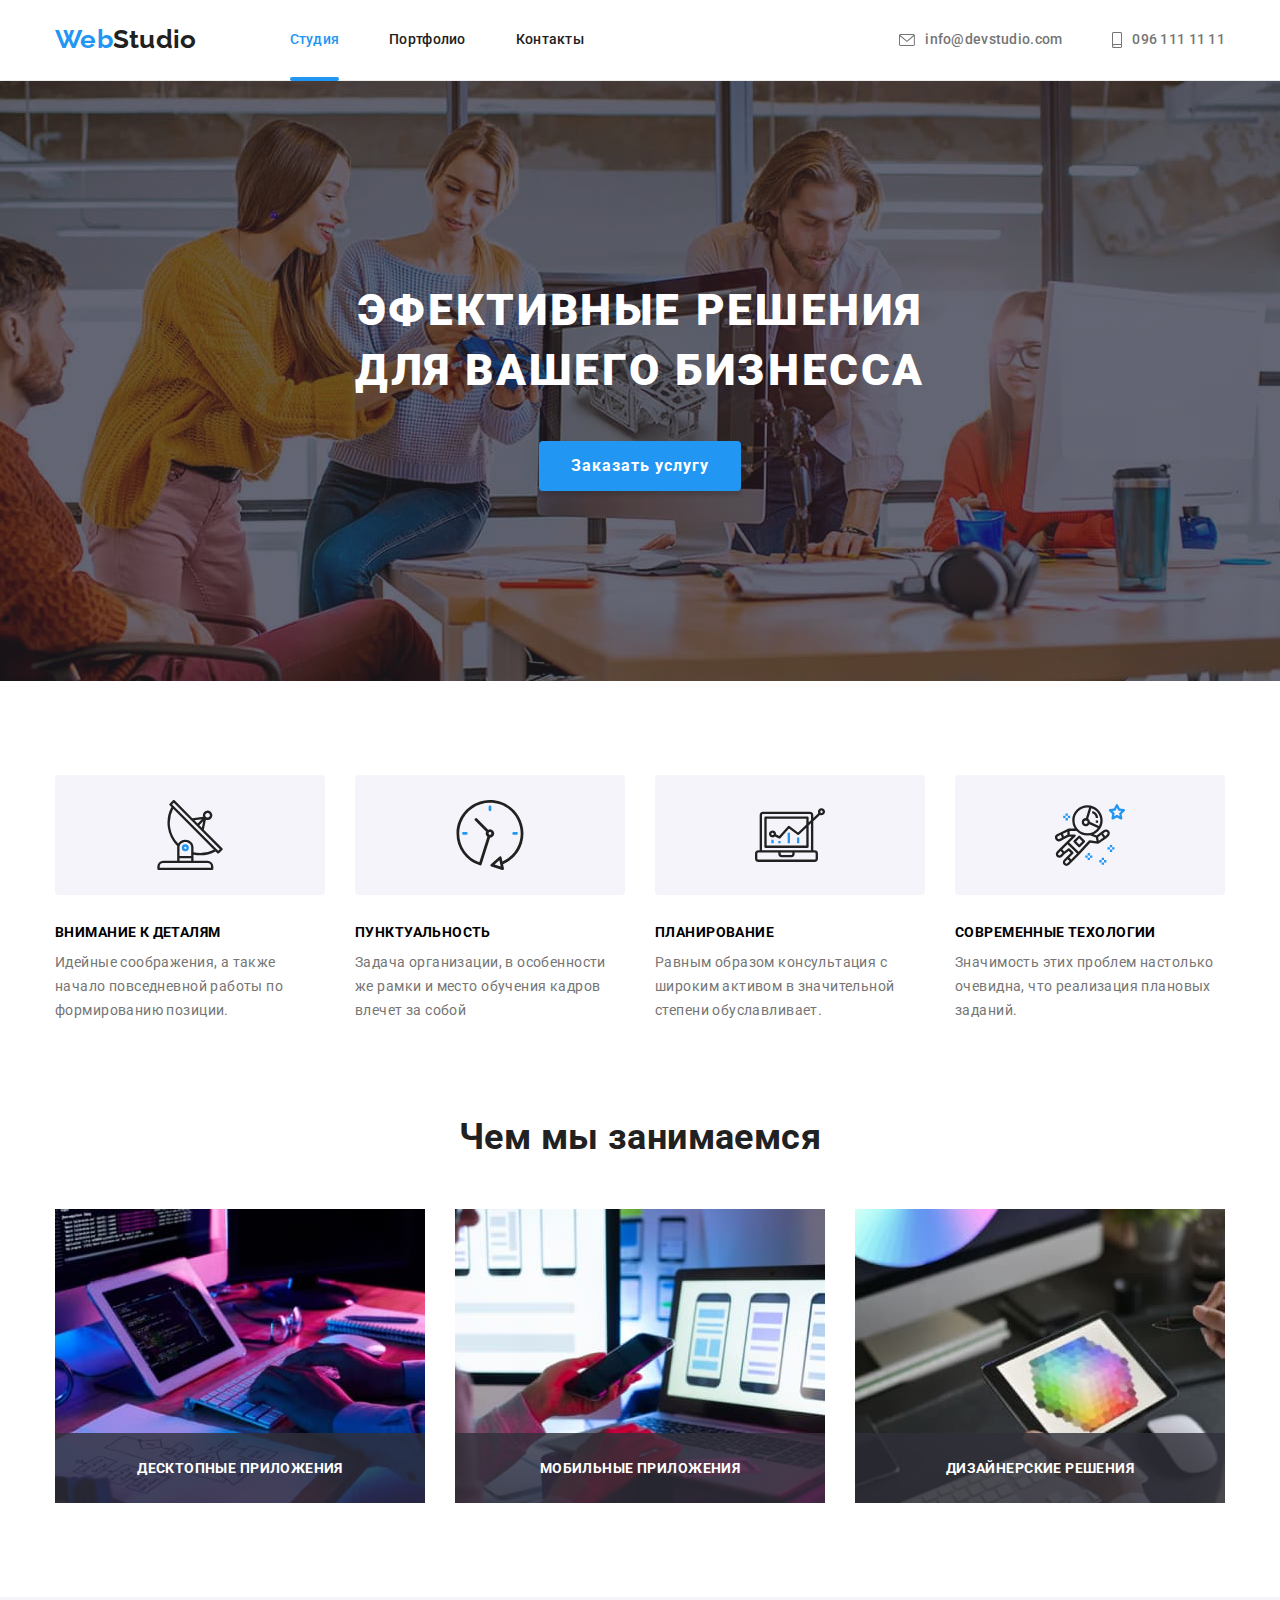
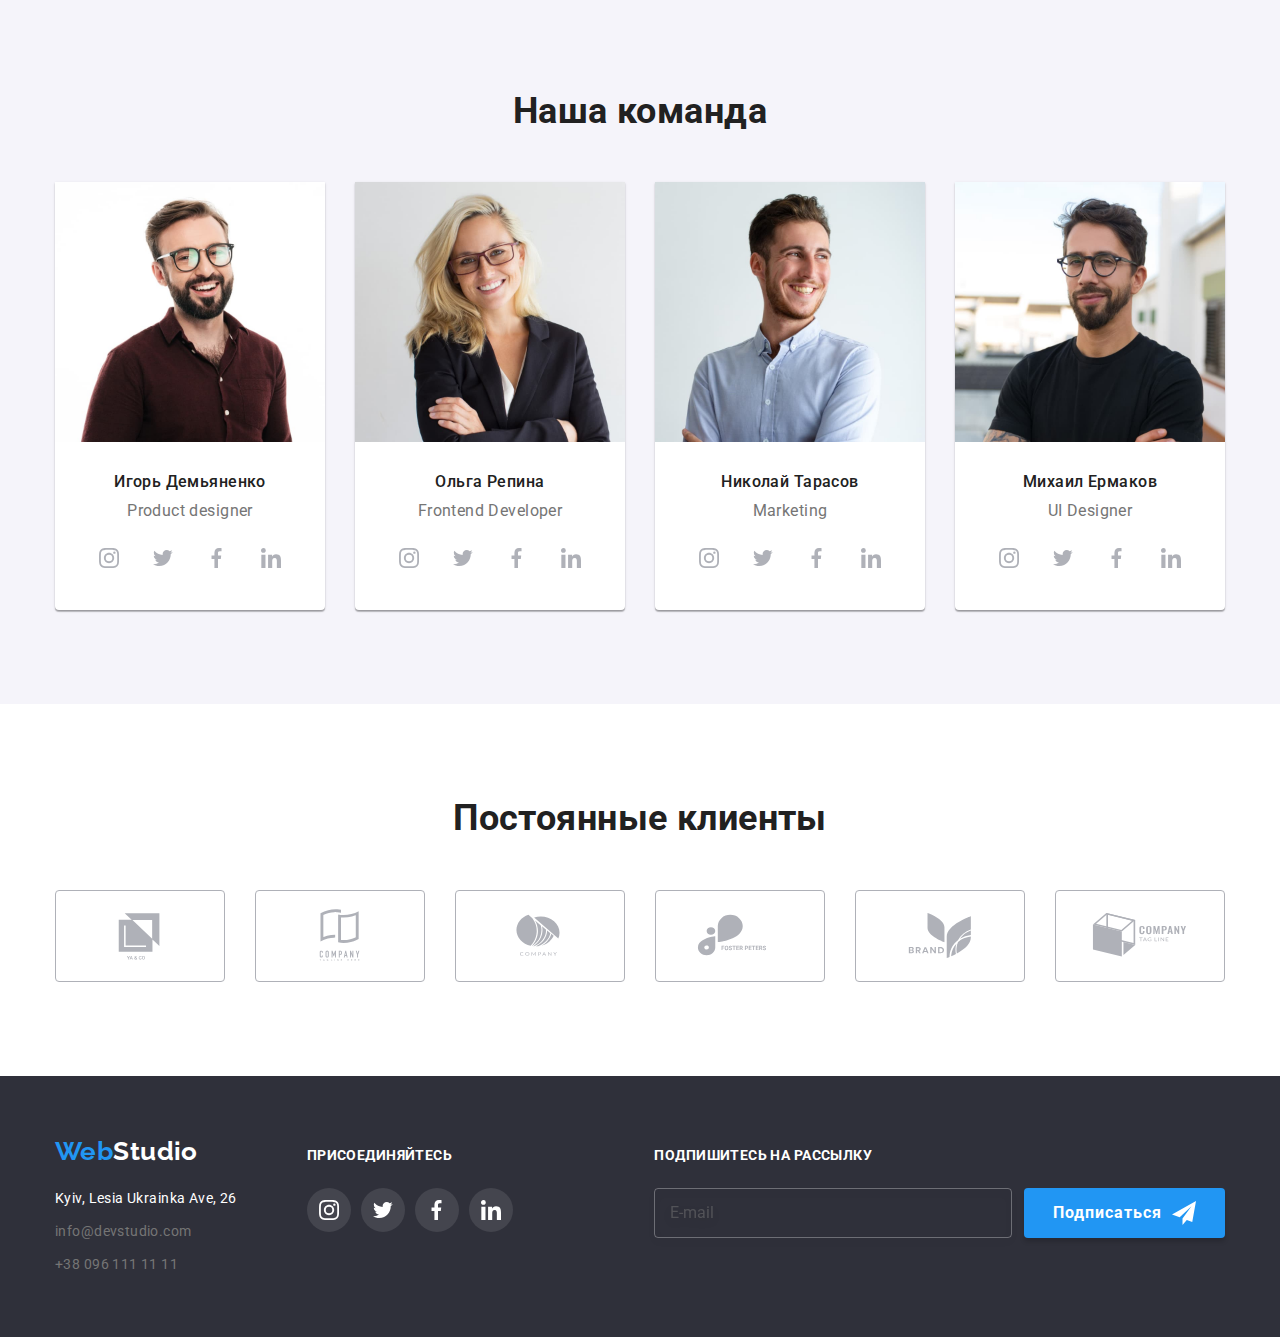
==== index.html @ 970879b2 "Initial commit" ====
<!DOCTYPE html>
<html lang="ru">

<head>
  <meta charset="UTF-8" />
  <meta http-equiv="X-UA-Compatible" content="IE=edge" />
  <meta name="viewport" content="width=device-width, initial-scale=1.0" />
  <title>Document</title>
  <link rel="stylesheet"
    href="https://cdnjs.cloudflare.com/ajax/libs/modern-normalize/1.0.0/modern-normalize.min.css" />
  <link href="https://fonts.googleapis.com/css2?family=Raleway:wght@700&family=Roboto:wght@400;500;700;900&display=swap"
    rel="stylesheet" />
  <link rel="stylesheet" href="./css/style.css" />
</head>

<!--шапка сайта-->
<header class="page-header">
  <div class="header-container container">
    <nav class="nav">

      <a href="index.html" class="link logo">Web<span class="logo-studio">Studio</span></a>
      <ul class="list nav-list">

        <li class="nav-list-item"><a href="index.html" class="nav-link link blue">Студия</a></li>

        <li class="nav-list-item"><a href="portfolio.html" class="nav-link link">Портфолио</a></li>

        <li class="nav-list-item"><a href="" class="nav-link link">Контакты</a></li>
      </ul>
    </nav>
    <ul class="list contact-list">
      <li class="contact-list-item"><a href="mailto:info@devstudio.com" class="link contact-link"><svg
            class="icon mail-icon">
            <use href="./images/index_logo/symbol-defs.svg#icon-mailbox"></use>
          </svg>
          info@devstudio.com</a></li>

      <li class="contact-list-item"><a href="tel:+380961111111" class="link contact-link">
          <svg class="icon tel-icon">
            <use href="./images/index_logo/symbol-defs.svg#icon-smartphone"></use>
          </svg>
          096 111 11 11</a></li>
    </ul>

  </div>
</header>
<main>
  <!--главная страница-->

  <section class="hero">
    <div class="container">
      <h1 class="hero-title">Эфективные решения для вашего бизнесса</h1>
      <button type="button" class="hero-button" data-modal-open>Заказать услугу</button>
    </div>
  </section>

  <section class="description section">
    <div class="container">
      <h2 class="visually-hidden">Наши особенности</h2>
      <ul class="description-list list card-set">
        <li class="description-item">
          <div class="description-icon">
            <svg class="icon">
              <use href="./images/index_logo/symbol-defs.svg#icon-antenna-1"></use>
            </svg>
          </div>
          <h3 class="description-title">Внимание к деталям</h3>
          <p class="about-content">Идейные соображения, а также начало повседневной работы по формированию позиции.</p>
        </li>
        <li class="description-item">
          <div class="description-icon">
            <svg class="icon">
              <use href="./images/index_logo/symbol-defs.svg#icon-clock-2"></use>
            </svg>
          </div>
          <h3 class="description-title">Пунктуальность</h3>
          <p class="about-content">
            Задача организации, в особенности же рамки и место обучения кадров влечет за собой
          </p>
        </li>
        <li class="description-item">
          <div class="description-icon">
            <svg class="icon">
              <use href="./images/index_logo/symbol-defs.svg#icon-diagram-3"></use>
            </svg>
          </div>
          <h3 class="description-title">Планирование</h3>
          <p class="about-content">
            Равным образом консультация с широким активом в значительной степени обуславливает.
          </p>
        </li>
        <li class="description-item">
          <div class="description-icon">
            <svg class="icon">
              <use href="./images/index_logo/symbol-defs.svg#icon-astronaut-4"></use>
            </svg>
          </div>
          <h3 class="description-title">Современные техологии</h3>
          <p class="about-content">Значимость этих проблем настолько очевидна, что реализация плановых заданий.</p>
        </li>
      </ul>
    </div>
  </section>

  <section class="section about">
    <div class="container">
      <h2 class="section-title">Чем мы занимаемся</h2>
      <ul class="about-list list card-set">

        <li class="about-item">

          <img src="./images/computer.jpg" alt="комп" width="370" height="294" />
          <div class="about-card">
            <p class="about-text">ДЕСКТОПНЫЕ ПРИЛОЖЕНИЯ</p>
          </div>
        </li>
        <li class="about-item">

          <img src="./images/telephone.jpg" alt="телефон" width="370" height="294" />
          <div class="about-card">
            <p class="about-text">МОБИЛЬНЫЕ ПРИЛОЖЕНИЯ</p>

          </div>
        </li>
        <li class="about-item">

          <img src="./images/tablet.jpg" alt="планшет" width="370" height="294" />
          <div class="about-card">
            <p class="about-text">ДИЗАЙНЕРСКИЕ РЕШЕНИЯ</p>
          </div>


        </li>


      </ul>
    </div>
  </section>
  <section class="team section">
    <div class="container">
      <h2 class="section-title">Наша команда</h2>
      <ul class="team-list list card-set">
        <li class="team-item">
          <img src="./images/man1.jpg" alt="Игорь Демьяненко" width="270" height="260" />
          <div class="team-about">
            <h3 class="team-name">Игорь Демьяненко</h3>
            <p class="team-work">Product designer</p>

            <ul class="socials list">
              <li class="socials-item">
                <a class="socials-link link" href="" target="_blank" rel="noopener noreferrer" aria-label="instagram">
                  <svg class="socials-icon" width="20px" height="20px">
                    <use href="./images/index_logo/symbol-defs.svg#icon-instagram"></use>
                  </svg>
                </a>
              </li>
              <li class="socials-item">
                <a class="socials-link link" href="" target="_blank" rel="noopener noreferrer" aria-label="twitter">
                  <svg class="socials-icon" width="20" height="20">
                    <use href="./images/index_logo/symbol-defs.svg#icon-twitter"></use>
                  </svg>
                </a>
              </li>
              <li class="socials-item">
                <a class="socials-link link" href="" target="_blank" rel="noopener noreferrer" aria-label="facebook">
                  <svg class="socials-icon" width="20" height="20">
                    <use href="./images/index_logo/symbol-defs.svg#icon-facebook"></use>
                  </svg>
                </a>
              </li>
              <li class="socials-item">
                <a class="socials-link link" href="" target="_blank" rel="noopener noreferrer" aria-label="linkedin">
                  <svg class="socials-icon" width="20" height="20">
                    <use href="./images/index_logo/symbol-defs.svg#icon-linkedin"></use>
                  </svg>
                </a>
              </li>
            </ul>
          </div>
        </li>
        <li class="team-item">
          <img src="./images/women1.jpg" alt="Ольга Репина" width="270" height="260" />
          <div class="team-about">
            <h3 class="team-name">Ольга Репина</h3>
            <p class="team-work">Frontend Developer</p>
            <ul class="socials list">
              <li class="socials-item">
                <a class="socials-link link" href="" target="_blank" rel="noopener noreferrer" aria-label="instagram">
                  <svg class="socials-icon" width="20px" height="20px">
                    <use href="./images/index_logo/symbol-defs.svg#icon-instagram"></use>
                  </svg>
                </a>
              </li>
              <li class="socials-item">
                <a class="socials-link link" href="" target="_blank" rel="noopener noreferrer" aria-label="twitter">
                  <svg class="socials-icon" width="20" height="20">
                    <use href="./images/index_logo/symbol-defs.svg#icon-twitter"></use>
                  </svg>
                </a>
              </li>
              <li class="socials-item">
                <a class="socials-link link" href="" target="_blank" rel="noopener noreferrer" aria-label="facebook">
                  <svg class="socials-icon" width="20" height="20">
                    <use href="./images/index_logo/symbol-defs.svg#icon-facebook"></use>
                  </svg>
                </a>
              </li>
              <li class="socials-item">
                <a class="socials-link link" href="" target="_blank" rel="noopener noreferrer" aria-label="linkedin">
                  <svg class="socials-icon" width="20" height="20">
                    <use href="./images/index_logo/symbol-defs.svg#icon-linkedin"></use>
                  </svg>
                </a>
              </li>
            </ul>
          </div>
        </li>

        <li class="team-item">
          <img src="./images/man2.jpg" alt="Николай Тарасов" width="270" height="260" />
          <div class="team-about">

            <h3 class="team-name">Николай Тарасов</h3>
            <p class="team-work">Marketing</p>
            <ul class="socials list">
              <li class="socials-item">
                <a class="socials-link link" href="" target="_blank" rel="noopener noreferrer" aria-label="instagram">
                  <svg class="socials-icon" width="20px" height="20px">
                    <use href="./images/index_logo/symbol-defs.svg#icon-instagram"></use>
                  </svg>
                </a>
              </li>
              <li class="socials-item">
                <a class="socials-link link" href="" target="_blank" rel="noopener noreferrer" aria-label="twitter">
                  <svg class="socials-icon" width="20" height="20">
                    <use href="./images/index_logo/symbol-defs.svg#icon-twitter"></use>
                  </svg>
                </a>
              </li>
              <li class="socials-item">
                <a class="socials-link link" href="" target="_blank" rel="noopener noreferrer" aria-label="facebook">
                  <svg class="socials-icon" width="20" height="20">
                    <use href="./images/index_logo/symbol-defs.svg#icon-facebook"></use>
                  </svg>
                </a>
              </li>
              <li class="socials-item">
                <a class="socials-link link" href="" target="_blank" rel="noopener noreferrer" aria-label="linkedin">
                  <svg class="socials-icon" width="20" height="20">
                    <use href="./images/index_logo/symbol-defs.svg#icon-linkedin"></use>
                  </svg>
                </a>

              </li>

            </ul>
          </div>

        <li class="team-item">
          <img src="./images/man3.jpg" alt="Михаил Ермаков" width="270" height="260" />

          <div class="team-about">
            <h3 class="team-name">Михаил Ермаков</h3>
            <p class="team-work">UI Designer</p>
            <ul class="socials list">
              <li class="socials-item">
                <a class="socials-link link" href="" target="_blank" rel="noopener noreferrer" aria-label="instagram">
                  <svg class="socials-icon" width="20px" height="20px">
                    <use href="./images/index_logo/symbol-defs.svg#icon-instagram"></use>
                  </svg>
                </a>
              </li>
              <li class="socials-item">
                <a class="socials-link link" href="" target="_blank" rel="noopener noreferrer" aria-label="twitter">
                  <svg class="socials-icon" width="20" height="20">
                    <use href="./images/index_logo/symbol-defs.svg#icon-twitter"></use>
                  </svg>
                </a>
              </li>
              <li class="socials-item">
                <a class="socials-link link" href="" target="_blank" rel="noopener noreferrer" aria-label="facebook">
                  <svg class="socials-icon" width="20" height="20">
                    <use href="./images/index_logo/symbol-defs.svg#icon-facebook"></use>
                  </svg>
                </a>
              </li>
              <li class="socials-item">
                <a class="socials-link link" href="" target="_blank" rel="noopener noreferrer" aria-label="linkedin">
                  <svg class="socials-icon" width="20" height="20">
                    <use href="./images/index_logo/symbol-defs.svg#icon-linkedin"></use>
                  </svg>
                </a>
              </li>
            </ul>

          </div>

      </ul>



    </div>

  </section>
  <section class="client-section section">
    <div class="container">
      <h3 class="section-title">Постоянные клиенты</h3>
      <ul class="card-set list ">
        <li class="client-logo-item">
          <a class="client-link link" href="" target="_blank" rel="noopener noreferrer" aria-label="linkedin">
            <svg class="socials-icon-logo" width="106" height="60">
              <use href="./images/index_logo/symbol-defs.svg#icon-Logo"></use>
            </svg>
          </a>

        </li>
        <li class="client-logo-item">
          <a class="client-link link" href="" target="_blank" rel="noopener noreferrer" aria-label="linkedin">
            <svg class="socials-icon-logo" width="106" height="60">
              <use href="./images/index_logo/symbol-defs.svg#icon-Logo-1"></use>
            </svg>
          </a>
        </li>
        <li class="client-logo-item">
          <a class="client-link link" href="" target="_blank" rel="noopener noreferrer" aria-label="linkedin">
            <svg class="socials-icon-logo" width="106" height="60">
              <use href="./images/index_logo/symbol-defs.svg#icon-Logo-2"></use>
            </svg>
          </a>
        </li>
        <li class="client-logo-item">
          <a class="client-link link" href="" target="_blank" rel="noopener noreferrer" aria-label="linkedin">
            <svg class="socials-icon-logo" width="106" height="60">
              <use href="./images/index_logo/symbol-defs.svg#icon-Logo-3"></use>
            </svg>
          </a>
        </li>
        <li class="client-logo-item">
          <a class="client-link link" href="" target="_blank" rel="noopener noreferrer" aria-label="linkedin">
            <svg class="socials-icon-logo" width="106" height="60">
              <use href="./images/index_logo/symbol-defs.svg#icon-Logo-4"></use>
            </svg>
          </a>
        </li>
        <li class="client-logo-item">
          <a class="client-link link" href="" target="_blank" rel="noopener noreferrer" aria-label="linkedin">
            <svg class="socials-icon-logo" width="106" height="60">
              <use href="./images/index_logo/symbol-defs.svg#icon-Logo-5"></use>
            </svg>
          </a>
        </li>
      </ul>
    </div>
  </section>


</main>

<!--футер-->


<footer class="footer-section">
  <div class="container">
    <div class="footer-container">
      <div class="footer-adress">
        <a href="index.html" class="logo-footer link logo">Web<span class="logo-studio">Studio</span>
        </a>
        <address class="footer-adress">
          <ul class="adress-list list">
            <li class="adress-item">
              <a class="link map" href="https://goo.gl/maps/7oPvkChuXzZk7sUt8" target="_blank"
                rel="noreferrer noopener">Kyiv, Lesia Ukrainka Ave, 26</a>
            </li>
            <li class="adress-item">
              <a href="mailto:info@devstudio.com" class="link">info@devstudio.com</a>
            </li>
            <li class="adress-item">
              <a href="tel:+380961111111" class="link">+38 096 111 11 11</a>
            </li>
          </ul>
        </address>
      </div>
      <div class="footer-social-list list">
        <p class="footer-social-title">Присоединяйтесь</p>
        <ul class="socials list">
          <li class="socials-item">
            <a class="socials-link link" href="" target="_blank" rel="noopener noreferrer" aria-label="instagram">
              <svg class="footer-socials-icon" width="20px" height="20px">
                <use href="./images/index_logo/symbol-defs.svg#icon-instagram"></use>
              </svg>
            </a>
          </li>
          <li class="socials-item">
            <a class="socials-link link" href="" target="_blank" rel="noopener noreferrer" aria-label="twitter">
              <svg class="footer-socials-icon" width="20" height="20">
                <use href="./images/index_logo/symbol-defs.svg#icon-twitter"></use>
              </svg>
            </a>
          </li>
          <li class="socials-item">
            <a class="socials-link link" href="" target="_blank" rel="noopener noreferrer" aria-label="facebook">
              <svg class="footer-socials-icon" width="20" height="20">
                <use href="./images/index_logo/symbol-defs.svg#icon-facebook"></use>
              </svg>
            </a>
          </li>
          <li class="socials-item">
            <a class="socials-link link" href="" target="_blank" rel="noopener noreferrer" aria-label="linkedin">
              <svg class="footer-socials-icon" width="20" height="20">
                <use href="./images/index_logo/symbol-defs.svg#icon-linkedin"></use>
              </svg>
            </a>
          </li>
        </ul>
      </div>
      <div class="footer-subscribe">
        <p class="footer-social-title">Подпишитесь на рассылку</p>
        <form class="footer-form">
          <input type="email" class="footer-form-input" name="email" placeholder="E-mail" required>
          <button class="footer-button hero-button" type="submit">Подписаться
            <svg class="footer-icon-send" width="24px" height="24px" xmlns="http://www.w3.org/2000/svg">
              <path
                d="M24 0L0 13.5L7.66994 16.3407L19.5 5.25002L10.5017 17.3896L10.509 17.3923L10.5 17.3896V24.0001L14.8013 18.982L20.2501 21.0001L24 0Z" />
            </svg>
          </button>
        </form>
      </div>
    </div>
  </div>
</footer>
<!-- Модальное окно-->
<div class="backdrop is-hidden" data-modal>
  <div class="modal">
    <!-- Контент модального окна -->
    <form class="form" autocomplete="off">
      <strong class="form-title">Залиште свої дані, ми вам передзвонимо</strong>

      <div class="register-form-group" role="group">

        <label class="form-field" for="name">
          <span class="form-label">Имя</span>
          <span class = "form-block">
          <input type="text" class="form-input" id="name" required minlength="3">
          <svg class="register-form-icon" width="18" height="18">
            <use href="./js/img_modal/modal-sybol.svg#iconperson-black"></use>
          </svg>
        </span>
        </label>


        <label class="form-field" for="telephone">
          <span class="form-label">Телефон</span>
          <span class = "form-block">
          <input type="tel" class="form-input" name="phone" id="telephone" required maxlength="13">
          <svg class="register-form-icon" width="18" height="18">
            <use href="./js/img_modal/modal-sybol.svg#iconphone-black"></use>
          </svg>
        </span>
        </label>

        <label class="form-field" for="mail">
          <span class="form-label">Почта</span>
          <span class = "form-block">
          <input type="email" class="form-input" name="mail" id="mail" required>
              <svg class="register-form-icon" width="18" height="18">
            <use href="./js/img_modal/modal-sybol.svg#iconemail-black"></use>
          </svg>
          </span>
        </label>

        <label for="coment" class="form-field">
          <span class="form-label">Коментарий</span>
          <textarea class="form-input text-input" name="coment" id="coment" rows="3"
            placeholder="Введите текст"></textarea>
        </label>
      </div>
      <label class="label-checkbox">
        <input class="checkbox" type="checkbox" name="checkbox">
        <span class="checkbox-icon"></span>
        <span class="checkbox-span">Соглашаюсь с рассылкой и принимаю <a class="blue" href="#order-agree">Условия
            договора</a></span>
      </label>
   
      <button class="hero-button" type="submit">Отправить</button>
 </form>
<!-- close-modal-button -->
    <button class="modal-close-button" data-modal-close>
      <svg width="30" height="30" fill="none" xmlns="http://www.w3.org/2000/svg">
        <circle cx="15" cy="15" r="15" fill="#fff" />
        <circle cx="15" cy="15" r="14.5" stroke="#000" stroke-opacity=".1" />
        <path class="close-button-cross"
          d="M21 10.1 19.9 9l-4.4 4.4L11.1 9 10 10.1l4.4 4.4-4.4 4.4 1.1 1.1 4.4-4.4 4.4 4.4 1.1-1.1-4.4-4.4 4.4-4.4Z"
          fill="#000" />
      </svg>
    </button>

  </div>
</div> <!-- <div class="overlay-modal"></div> -->

<script src="./js/modal.js"></script>
</body>

</html>
---- css/style.css ----
:root {
  --color-grey: #757575;
  --color-dark-grey: #212121;
  --color-light-blue: #2196f3;
  --color-white: #ffffff;
  --color-black: #000000;
  --color-footer-font: #2f303a;
  --color-filter-button: #f5f4fa;
  --color-footer-primary: rgba(255, 255, 255, 0.6);
  --color-border: 1px solid #eeeeee;
  --color-head-border: 1px solid #ececec;
  --color-social-links: #afb1b8;
  --color-bg-footer-social-links: rgba(255, 255, 255, 0.1);
  --color-client-border: 1px solid #afb1b8;
  --color-client-bord-hover: 1px solid #2196f3;
  --color-bg-about: rgba(47, 48, 58, 0.8);
  --color-overlay-portfolio: rgba(33, 150, 243, 0.9);
  --color-bg-overlay-modal-window: rgba(0, 0, 0, 0.2);
  --color-bg-hover-button-hero: #188ce8;
  --transition-duration: 250ms;
  --transition-function: cubic-bezier(0.4, 0, 0.2, 1);
  --icon-checked: ;
  --color-placeholder: rgba(117, 117, 117, 0.5);
}

/* transition-property: color, background-color;
  transition-duration: 250ms;
  transition-timing-function: ; */

.visually-hidden {
  position: absolute;
  width: 1px;
  height: 1px;
  margin: -1px;
  border: 0;
  padding: 0;
  white-space: nowrap;
  clip-path: inset(100%);
  clip: rect(0 0 0 0);
  overflow: hidden;
}

h1,
h2,
h3,
h4,
h5,
p {
  margin: 0;
}

ul,
ol {
  padding: 0;
  margin: 0;
}

img {
  display: block;
  max-width: 100%;
  height: auto;
}

.team-item img {
  margin-bottom: 30px;
}

body {
  font-weight: 400;
  font-size: 14px;
  line-height: 1.71;
  letter-spacing: 0.03em;
  color: var(--color-grey);
  font-family: 'Roboto', sans-serif;
}

.page-header {
  font-weight: 500;
  line-height: 1.14;
  letter-spacing: 0.02em;
  background: var(--color-white);
  border-bottom: var(--color-head-border);
}

.page-header .logo {
  margin-right: 93px;
}

.list {
  list-style-type: none;
}

.link {
  color: currentColor;
  text-decoration: none;
}

.container {
  width: 1200px;
  margin: 0 auto;
  padding-right: 15px;
  padding-left: 15px;
}

.section {
  padding-top: 94px;
  padding-bottom: 94px;
}

.nav-list {
  color: var(--color-dark-grey);
  display: flex;
  column-gap: 50px;
}

.nav {
  display: flex;
  align-items: center;
}

.contact-list-item:not(:last-child) {
  margin-right: 50px;
}

.nav-list .blue {
  color: var(--color-light-blue);
}

.logo {
  color: var(--color-light-blue);
  font-family: 'Raleway';
  font-style: normal;
  font-weight: 700;
  font-size: 26px;
  line-height: 1.2;
  /* margin-right: 93px; */
}

.logo-studio {
  color: var(--color-dark-grey);
}

.header-container {
  display: flex;
  align-items: center;
}

.link-container {
  display: flex;
}

.nav-list > .nav-link:not(:last-child) {
  margin-right: 50px;
}

.nav-list .link:hover,
.nav-list .link:focus {
  color: var(--color-light-blue);
}

.contact-list {
  margin-left: auto;
  display: flex;
  align-items: center;
}

.card-set {
  display: flex;
  /* Make a flex container multiline */
  flex-wrap: wrap;
  /* Set gap between rows and columns */
  gap: 30px;
  justify-content: center;
}

.description-item {
  flex-basis: calc((100% - 90px) / 4);
}

.about {
  padding-top: 0;
}

.about-item {
  flex-basis: calc((100% - 60px) / 3);
  position: relative;
}

.filter-list {
  margin-bottom: 50px;
  display: flex;
  column-gap: 9px;
  justify-content: center;
}

.filter-list-item {
  align-items: center;
}

.nav-list .blue::after,
.nav-link:hover::after,
.nav-link:focus::after {
  opacity: 1;
}
.nav-link::after {
  content: '';
  width: 100%;
  height: 4px;
  background-color: var(--color-light-blue);
  border-radius: 2px;
  position: absolute;
  display: block;
  opacity: 0;
  bottom: -1px;
  transition: opacity var(--transition-duration) var(--transition-function);
}

.nav-link {
  position: relative;
}

.nav-link,
.contact-link {
  display: flex;
  justify-content: center;
  padding-top: 32px;
  padding-bottom: 32px;
  align-items: center;
  transition: color var(--transition-duration) var(--transition-function);
}

.contact-link:hover,
.contact-link:focus {
  color: var(--color-light-blue);
}

.hero {
  text-align: center;
  background: var(--color-footer-font);
  padding-top: 200px;
  padding-bottom: 200px;
  background-image: linear-gradient(to right, rgba(47, 48, 58, 0.4), rgba(47, 48, 58, 0.4)),
    url(../images/index_logo/header-img.jpg);
  max-width: 1600px;
  height: 600px;
  margin-left: auto;
  margin-right: auto;
  background-repeat: no-repeat;
  background-size: cover;
  background-position: center;
}

.hero-title {
  font-weight: 900;
  font-size: 44px;
  line-height: 1.36;
  letter-spacing: 0.06em;
  text-transform: uppercase;

  color: var(--color-white);
  width: 642px;
  margin-left: auto;
  margin-right: auto;
  margin-bottom: 40px;
}

.hero-button {
  display: flex;
  justify-content: center;
  align-items: center;
  margin-left: auto;
  margin-right: auto;
  min-width: 200px;
  padding: 10px 32px;
  font-weight: 700;
  font-size: 16px;
  line-height: 1.875;
  letter-spacing: 0.06em;
  background: var(--color-light-blue);
  color: var(--color-white);
  box-shadow: 0px 4px 4px rgba(0, 0, 0, 0.15);
  border-radius: 4px;
  border: none;
  cursor: pointer;
  transition: background-color var(--transition-duration) var(--transition-function);
}

.hero-button:hover,
.hero-button:focus {
  background-color: var(--color-bg-hover-button-hero);
  outline: none;
}
/* Модальное окно */
.backdrop {
  position: fixed;
  top: 0;
  left: 0;
  width: 100%;
  height: 100%;
  background: var(--color-bg-overlay-modal-window);
  display: flex;
  align-items: center;
  justify-content: center;
  transition: opacity var(--transition-duration) var(--transition-function),
    visibility var(--transition-duration) var(--transition-function);
}

.modal {
  position: relative;
  z-index: 2;
  /* width: 528px;
  height: 581px; */
  background: var(--color-white);
  box-shadow: 0px 1px 3px rgba(0, 0, 0, 0.12), 0px 1px 1px rgba(0, 0, 0, 0.14),
    0px 2px 1px rgba(0, 0, 0, 0.2);
  border-radius: 4px;
  transition: transform var(--transition-duration) var(--transition-function);
  display: block;
  padding: 40px;
}
.backdrop.is-hidden .modal {
  transform: scale(0);
}

.modal-close-button {
  position: absolute;
  right: 8px;
  top: 8px;
  background: var(--color-white);
  border: none;
  display: flex;
  align-items: center;
  justify-content: center;
  opacity: 0.7;
  cursor: pointer;
  padding: 0;
}

.is-hidden {
  opacity: 0;
  visibility: hidden;
  pointer-events: none;
}

.modal-close-button:hover .close-button-cross,
.modal-close-button:focus .close-button-cross 
{
  fill: var(--color-light-blue);
}

/* разметка модального окна */
.register-form-group {
  margin-bottom: 20px;
}

.form-title {
  display: block;
  margin-bottom: 12px;
  text-align: center;
  font-weight: 700;
  font-size: 20px;
  line-height: 23px;
  color: var(--color-dark-grey);
}
.form-input {
  width: 100%;
  height: 40px;
  padding: 10px;
  padding-left: 42px;
  margin: 0;
  background: var(--color-white);
  border: 1px solid rgba(33, 33, 33, 0.2);
  border-radius: 4px;
  resize: none;
  outline: transparent;
  transition: border var(--transition-duration) var(--transition-function),
  fill var(--transition-duration) var(--transition-function);
}

.form-input:focus,
.form-input:hover {
  border-color: var(--color-light-blue);
  cursor: pointer;
}
.form-input:focus + .register-form-icon,
.form-input:hover + .register-form-icon {
  fill: var(--color-light-blue);
}

.text-input {
  height: 120px;
  padding: 12px 16px;
  position: relative;
  font-weight: 400;
font-size: 12px;
line-height: 14px;
letter-spacing: 0.01em;
}

::-webkit-input-placeholder { /* WebKit browsers */
  color: var(--color-placeholder)
}


.form-label {
  transition: transform var(--transition-duration) var(--transition-function);
  font-size: 12px;
  line-height: calc(14 / 12);
  /* identical to box height */
  letter-spacing: 0.01em;
  margin-bottom: 4px;
  
}

.form-block {
  position: relative;
}
.modal-svg {
  background-color: var(--color-bg-hover-button-hero);
}



.form-field {
  display: flex;
  flex-direction: column;
}

.form-field:not(:last-child) {
  margin-bottom: 10px;
}
.register-form-icon {
  position: absolute;
  top: 50%;
  transform: translateY(-50%);
  left: 12px;
}

/* чекбокс */

.label-checkbox {
  margin-bottom: 20px;
  display: flex;
  justify-content: center;
  align-items: center;
  gap: 8px;
  align-content: center;
  cursor: pointer;
}



.checkbox:checked + .checkbox-icon {
  width: 16px;
  height: 15px;
  background-image: url(../js/img_modal/icon-check.svg);
  background-color: var(--color-light-blue);
  border-color: var(--color-light-blue);
  background-size: contain;
}

.checkbox:hover + .checkbox-icon,
.checkbox:focus + .checkbox-icon {
  border-color: var(--color-light-blue);
transition: border-color var(--transition-duration) var(--transition-function);
}

.checkbox {
  -webkit-appearance: none;
  -moz-appearance: none;
  appearance: none;

  /* position: absolute; */
}

.checkbox-icon {
  display: block;
  height: 15px;
  width: 16px;
  border: 2px solid var(--color-dark-grey);
  border-radius: 4px;
}
.checkbox-span .blue {
  color: var(--color-light-blue);
}

/* конец модального окна */

.description-title {
  font-weight: 700;
  font-size: 14px;
  line-height: 1.14;
  text-transform: uppercase;
  color: var(--color-black);
  margin-bottom: 10px;
}

.section-title {
  margin-bottom: 50px;
  font-weight: 700;
  font-size: 36px;
  line-height: 1.16;
  color: var(--color-dark-grey);
  text-align: center;
}

.about-card {
  width: 100%;
  position: absolute;
  bottom: 0;
  left: 0;
  width: 100%;
  font-weight: 700;
  background-color: var(--color-bg-about);
  line-height: 16px;
  text-align: center;
  text-transform: uppercase;
  color: var(--color-white);
  padding: 27px;
}

.team-item {
  box-shadow: 0px 1px 3px rgba(0, 0, 0, 0.12), 0px 1px 1px rgba(0, 0, 0, 0.14),
    0px 2px 1px rgba(0, 0, 0, 0.2);
  border-radius: 0px 0px 4px 4px;
  background-color: var(--color-white);
  flex-basis: calc((100% - 90px) / 4);
  padding-bottom: 30px;
}

.team {
  background: var(--color-filter-button);
}

.team-name {
  font-weight: 500;
  font-size: 16px;
  line-height: 1.19;
  /* identical to box height */
  text-align: center;
  color: var(--color-dark-grey);
  margin-bottom: 10px;
}

.team-work {
  text-align: center;
  font-size: 16px;
  line-height: 1.19;
  /* identical to box height */
  margin-bottom: 16px;
}

.team-about {
  align-items: center;
  background-color: var(--color-white);
  border-radius: 0px 0px 4px 4px;
  padding: 0;
  margin: 0;
}

.adress-item:hover,
.adress-item:focus {
  color: var(--color-light-blue);
}

.adress-item:not(:last-child) {
  margin-bottom: 9px;
}

.adress-item {
  transition: color var(--transition-duration) var(--transition-function);
}

/* футер */

.map {
  color: var(--color-white);
  transition: color var(--transition-duration) var(--transition-function);
}

.map:hover,
.map:focus {
  color: var(--color-light-blue);
}

.footer-section {
  background: var(--color-footer-font);
  padding-top: 60px;
  padding-bottom: 60px;
}

.footer-section .logo-studio {
  color: var(--color-white);
}

/* инпут футер */

.footer-form {

  display: flex;
}



.footer-form-input {
  min-width: 358px;
  color: var(--color-white);
  margin-right: 12px;
  padding: 15px;
  font-size: 16px;
  background-color: transparent;
  border: 1px solid rgba(255, 255, 255, 0.3);
  filter: drop-shadow(0px 4px 4px rgba(0, 0, 0, 0.15));
  border-radius: 4px;
}

.footer-icon-send {
  fill: currentColor;
}

.footer-button {
  display: flex;
  padding: 10px 29px;
  justify-content: center;
  align-items: center;
  gap: 10px;
}
/* портфолио */
.filter-button {
  font-family: 'Roboto';
  font-style: normal;
  font-weight: 500;
  font-size: 16px;
  line-height: 1.62;
  background: var(--color-filter-button);
  color: var(--color-dark-grey);
  cursor: pointer;
  outline: none;
  border: none;
  padding: 6px 22px;
  height: 38px;
  border-radius: 4px;
  transition: color var(--transition-duration) var(--transition-function),
    box-shadow var(--transition-duration) var(--transition-function),
    background-color var(--transition-duration) var(--transition-function);
}

.filter-button:hover,
.filter-button:focus {
  background-color: var(--color-light-blue);
  color: var(--color-filter-button);
  box-shadow: 0px 3px 1px rgba(0, 0, 0, 0.1), 0px 1px 2px rgba(0, 0, 0, 0.08),
    0px 2px 2px rgba(0, 0, 0, 0.12);
  outline: none;
  /* shadow-middle */
}

.container .logo-footer {
  margin-bottom: 20px;
  display: inline-block;
}

.footer-adress {
  font-style: normal;
  white-space: nowrap;
}

.portfolio-list {
  font-size: 16px;
  line-height: 1.87;
  /* identical to box height, or 188% */
}
.portfolio-link {
  display: inline-block;
  transition: box-shadow var(--transition-duration) var(--transition-function);
  outline: none;
}
.project-overlay {
  position: relative;
  overflow: hidden;
}
.overlay {
  position: absolute;
  bottom: 0;
  right: 0;
  width: 100%;
  height: 100%;
  color: var(--color-white);
  font-size: 18px;
  line-height: 28px;
  /* or 156% */
  letter-spacing: 0.03em;
  background-color: var(--color-overlay-portfolio);
  transform: translatey(100%);
  transition: transform 250ms ease;
  padding: 63px 24px;
  opacity: 0;
}

.portfolio-link:hover .overlay,
.portfolio-link:focus .overlay {
  transform: translatex(0);
  opacity: 1;
}
.portfolio-item {
  flex-basis: calc((100% - 60px) / 3);
}

.portfolio-link:hover,
.portfolio-link:focus {
  box-shadow: 0px 1px 1px rgba(0, 0, 0, 0.12), 0px 4px 4px rgba(0, 0, 0, 0.06),
    1px 4px 6px rgba(0, 0, 0, 0.16);
}

.portfolio-title {
  font-weight: 700;
  font-size: 18px;
  line-height: 2;
  /* identical to box height, or 200% */
  letter-spacing: 0.06em;
  color: var(--color-dark-grey);
  margin-bottom: 4px;
}

.cards-content {
  padding: 20px 24px;
  border: var(--color-border);
}

/*----- описание логотипов---- */
.mail-icon {
  width: 16px;
  height: 12px;
}

.icon:hover {
  fill: currentColor;
}

.tel-icon {
  width: 10px;
  height: 16px;
}

.contact-list .icon {
  fill: currentColor;
  margin-right: 10px;
}

.description-icon {
  display: flex;
  height: 120px;
  background-color: var(--color-filter-button);
  border-radius: 4px;
  column-gap: 30px;
  margin-bottom: 30px;
  justify-content: center;
  align-items: center;
}

.description-icon .icon {
  height: 70px;
  width: 70px;
  justify-self: center;
}

/**|=======
   |социальные 
   |=======
*/
.socials {
  display: flex;
  align-items: center;
  justify-content: center;
  gap: 10px;
}

.socials-link {
  display: flex;
  align-items: center;
  justify-content: center;
  width: 44px;
  height: 44px;
  background-color: var(--color-white);
  border-radius: 50%;
  outline: none;
  transition: background-color var(--transition-duration) var(--transition-function);
}

.socials-icon {
  fill: var(--color-social-links);
  transition: background-color var(--transition-duration) var(--transition-function),
    fill var(--transition-duration) var(--transition-function);
}

.socials-link:hover,
.socials-link:focus,
.socials-link:active {
  background-color: var(--color-light-blue);
}

.socials-link:hover .socials-icon,
.socials-link:active .socials-icon,
.socials-link:focus .socials-icon {
  fill: var(--color-white);
}

.footer-social-title {
  color: var(--color-white);
  margin-bottom: 20px;
  font-weight: 700;
  text-transform: uppercase;
}

.footer-container {
  display: flex;
 gap: 70px;
 align-items: baseline;
}
.footer-subscribe {
  margin-left: auto; 
}

.footer-socials-icon {
  fill: var(--color-white);
}
.footer-section .socials-link {
  background-color: var(--color-bg-footer-social-links);
}

.footer-section .socials-link:hover,
.footer-section .socials-link:focus {
  background-color: var(--color-light-blue);
}

.client-list {
  display: flex;
  align-items: center;
  justify-content: center;
  gap: 30px;
}
.client-logo-item {
  flex-basis: calc((100% - 150px) / 6);
}
.client-link {
  display: flex;
  align-items: center;
  justify-content: center;
  height: 92px;
  border: var(--color-client-border);
  outline: none;
  border-radius: 4px;
  cursor: pointer;
  transition: border var(--transition-duration) var(--transition-function),
    fill var(--transition-duration) var(--transition-function);
}

.socials-icon-logo {
  fill: var(--color-social-links);
  transition: fill var(--transition-duration) var(--transition-function);
}

.client-link:hover,
.client-link:focus {
  border: var(--color-client-bord-hover);
}

.client-link:hover .socials-icon-logo,
.client-link:focus .socials-icon-logo {
  fill: var(--color-light-blue);
}
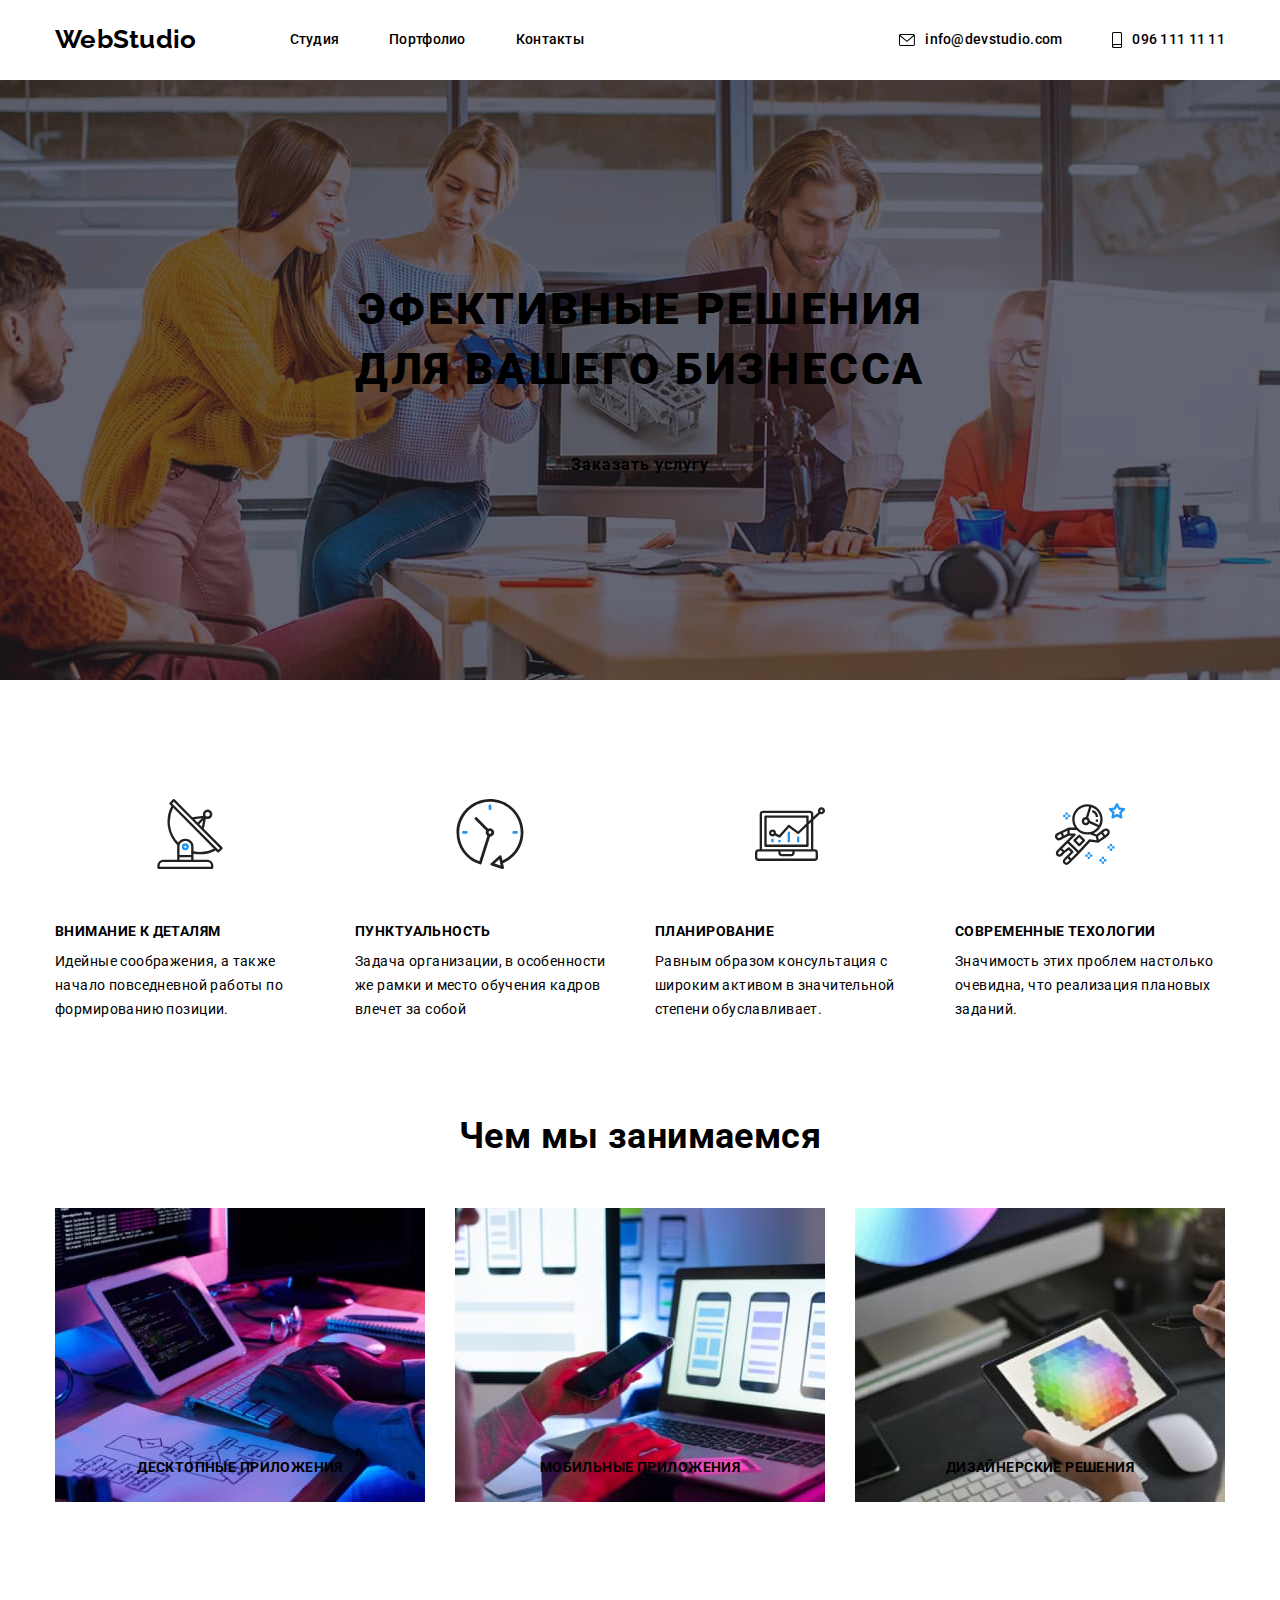
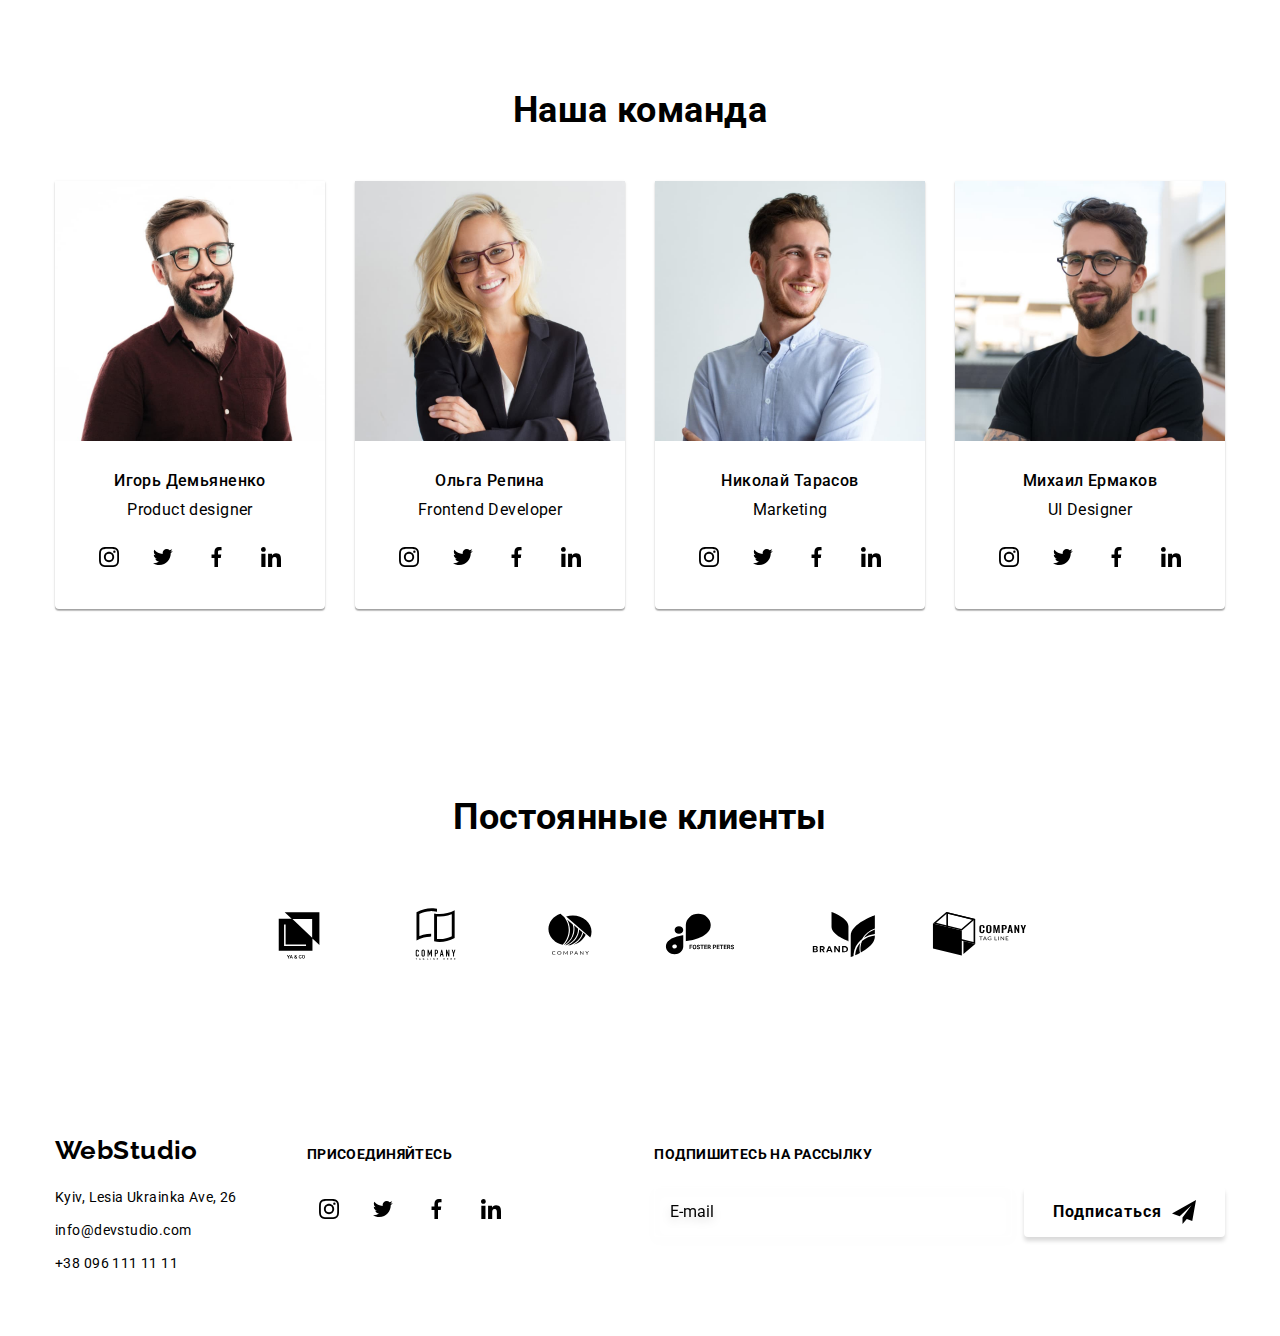
==== commit 062ba5e9: "SCSS!" ====
--- a/index.html
+++ b/index.html
@@ -10,33 +10,33 @@
     href="https://cdnjs.cloudflare.com/ajax/libs/modern-normalize/1.0.0/modern-normalize.min.css" />
   <link href="https://fonts.googleapis.com/css2?family=Raleway:wght@700&family=Roboto:wght@400;500;700;900&display=swap"
     rel="stylesheet" />
-  <link rel="stylesheet" href="./css/style.css" />
+  <link rel="stylesheet" href="./css/main.min.css" />
 </head>
 
 <!--шапка сайта-->
-<header class="page-header">
-  <div class="header-container container">
+<header class="header">
+  <div class="header__container container">
     <nav class="nav">
 
       <a href="index.html" class="link logo">Web<span class="logo-studio">Studio</span></a>
-      <ul class="list nav-list">
-
-        <li class="nav-list-item"><a href="index.html" class="nav-link link blue">Студия</a></li>
-
-        <li class="nav-list-item"><a href="portfolio.html" class="nav-link link">Портфолио</a></li>
-
-        <li class="nav-list-item"><a href="" class="nav-link link">Контакты</a></li>
+      <ul class="list nav__list">
+
+        <li class="nav__list-item"><a href="index.html" class="nav__link link blue">Студия</a></li>
+
+        <li class="nav__list-item"><a href="portfolio.html" class="nav__link link">Портфолио</a></li>
+
+        <li class="nav__list-item"><a href="" class="nav__link link">Контакты</a></li>
       </ul>
     </nav>
-    <ul class="list contact-list">
-      <li class="contact-list-item"><a href="mailto:info@devstudio.com" class="link contact-link"><svg
-            class="icon mail-icon">
+    <ul class="list contacts">
+      <li class="contacts__item"><a href="mailto:info@devstudio.com" class="link contacts__link"><svg
+            class="icon mail__icon">
             <use href="./images/index_logo/symbol-defs.svg#icon-mailbox"></use>
           </svg>
           info@devstudio.com</a></li>
 
-      <li class="contact-list-item"><a href="tel:+380961111111" class="link contact-link">
-          <svg class="icon tel-icon">
+      <li class="contacts__item"><a href="tel:+380961111111" class="link contacts__link">
+          <svg class="icon tel__icon">
             <use href="./images/index_logo/symbol-defs.svg#icon-smartphone"></use>
           </svg>
           096 111 11 11</a></li>
@@ -56,8 +56,8 @@
 
   <section class="description section">
     <div class="container">
-      <h2 class="visually-hidden">Наши особенности</h2>
-      <ul class="description-list list card-set">
+      <h2 class="hidden-title">Наши особенности</h2>
+      <ul class="description__list list card-set">
         <li class="description-item">
           <div class="description-icon">
             <svg class="icon">
--- a/css/main.min.css
+++ b/css/main.min.css
@@ -0,0 +1 @@
+h1,h2,h3,h4,h5,p{margin:0}ul,ol{padding:0;margin:0}img{display:block;max-width:100%;height:auto}.list{list-style-type:none}.link{color:currentColor;text-decoration:none}body{font-weight:400;font-size:14px;line-height:1.71;letter-spacing:.03em;color:var(--color-grey);font-family:"Roboto",sans-serif}.hero{text-align:center;background:var(--color-footer-font);padding-top:200px;padding-bottom:200px;background-image:-webkit-gradient(linear, left top, right top, from(rgba(47, 48, 58, 0.4)), to(rgba(47, 48, 58, 0.4))),url(../images/index_logo/header-img.jpg);background-image:linear-gradient(to right, rgba(47, 48, 58, 0.4), rgba(47, 48, 58, 0.4)),url(../images/index_logo/header-img.jpg);max-width:1600px;height:600px;margin-left:auto;margin-right:auto;background-repeat:no-repeat;background-size:cover;background-position:center}.hero-title{font-weight:900;font-size:44px;line-height:1.36;letter-spacing:.06em;text-transform:uppercase;color:var(--color-white);width:642px;margin-left:auto;margin-right:auto;margin-bottom:40px}.hidden-title{position:absolute;width:1px;height:1px;margin:-1px;border:0;padding:0;white-space:nowrap;-webkit-clip-path:inset(100%);clip-path:inset(100%);clip:rect(0 0 0 0);overflow:hidden}.description-title{font-weight:700;font-size:14px;line-height:1.14;text-transform:uppercase;color:var(--color-black);margin-bottom:10px}.portfolio-title{font-weight:700;font-size:18px;line-height:2;letter-spacing:.06em;color:var(--color-dark-grey);margin-bottom:4px}.footer-social-title{color:var(--color-white);margin-bottom:20px;font-weight:700;text-transform:uppercase}.is-hidden{opacity:0;visibility:hidden;pointer-events:none}.section{padding-top:94px;padding-bottom:94px}.section-title{margin-bottom:50px;font-weight:700;font-size:36px;line-height:1.16;color:var(--color-dark-grey);text-align:center}.footer-section{background:var(--color-footer-font);padding-top:60px;padding-bottom:60px}.container{width:1200px;margin:0 auto;padding-right:15px;padding-left:15px}.header__container{display:-webkit-box;display:-ms-flexbox;display:flex;-webkit-box-align:center;-ms-flex-align:center;align-items:center}.link-container{display:-webkit-box;display:-ms-flexbox;display:flex}.card-set{display:-webkit-box;display:-ms-flexbox;display:flex;-ms-flex-wrap:wrap;flex-wrap:wrap;gap:30px;-webkit-box-pack:center;-ms-flex-pack:center;justify-content:center}.card-set__item{-ms-flex-preferred-size:calc((100% - 150px)/6);flex-basis:calc((100% - 150px)/6)}.portfolio-list{font-size:16px;line-height:1.87}.portfolio-link{display:inline-block;-webkit-transition:-webkit-box-shadow var(--transition-duration) var(--transition-function);transition:-webkit-box-shadow var(--transition-duration) var(--transition-function);transition:box-shadow var(--transition-duration) var(--transition-function);transition:box-shadow var(--transition-duration) var(--transition-function), -webkit-box-shadow var(--transition-duration) var(--transition-function);outline:none}.cards-content{padding:20px 24px;border:var(--color-border)}.backdrop{position:fixed;top:0;left:0;width:100%;height:100%;background:var(--color-bg-overlay-modal-window);display:-webkit-box;display:-ms-flexbox;display:flex;-webkit-box-align:center;-ms-flex-align:center;align-items:center;-webkit-box-pack:center;-ms-flex-pack:center;justify-content:center;-webkit-transition:opacity var(--transition-duration) var(--transition-function),visibility var(--transition-duration) var(--transition-function);transition:opacity var(--transition-duration) var(--transition-function),visibility var(--transition-duration) var(--transition-function)}.form-title{display:block;margin-bottom:12px;text-align:center;font-weight:700;font-size:20px;line-height:23px;color:var(--color-dark-grey)}.modal{position:relative;z-index:2;background:var(--color-white);-webkit-box-shadow:0px 1px 3px rgba(0,0,0,.12),0px 1px 1px rgba(0,0,0,.14),0px 2px 1px rgba(0,0,0,.2);box-shadow:0px 1px 3px rgba(0,0,0,.12),0px 1px 1px rgba(0,0,0,.14),0px 2px 1px rgba(0,0,0,.2);border-radius:4px;-webkit-transition:-webkit-transform var(--transition-duration) var(--transition-function);transition:-webkit-transform var(--transition-duration) var(--transition-function);transition:transform var(--transition-duration) var(--transition-function);transition:transform var(--transition-duration) var(--transition-function), -webkit-transform var(--transition-duration) var(--transition-function);display:block;padding:40px}.backdrop.is-hidden .modal{-webkit-transform:scale(0);transform:scale(0)}.modal-svg{background-color:var(--color-bg-hover-button-hero)}.adress-item:hover,.adress-item:focus{color:var(--color-light-blue)}.adress-item:not(:last-child){margin-bottom:9px}.adress-item{-webkit-transition:color var(--transition-duration) var(--transition-function);transition:color var(--transition-duration) var(--transition-function)}.hero-button{display:-webkit-box;display:-ms-flexbox;display:flex;-webkit-box-pack:center;-ms-flex-pack:center;justify-content:center;-webkit-box-align:center;-ms-flex-align:center;align-items:center;margin-left:auto;margin-right:auto;min-width:200px;padding:10px 32px;font-weight:700;font-size:16px;line-height:1.875;letter-spacing:.06em;background:var(--color-light-blue);color:var(--color-white);-webkit-box-shadow:0px 4px 4px rgba(0,0,0,.15);box-shadow:0px 4px 4px rgba(0,0,0,.15);border-radius:4px;border:none;cursor:pointer;-webkit-transition:background-color var(--transition-duration) var(--transition-function);transition:background-color var(--transition-duration) var(--transition-function)}.hero-button:hover,.hero-button:focus{background-color:var(--color-bg-hover-button-hero);outline:none}.filter-button{font-family:"Roboto";font-style:normal;font-weight:500;font-size:16px;line-height:1.62;background:var(--color-filter-button);color:var(--color-dark-grey);cursor:pointer;outline:none;border:none;padding:6px 22px;height:38px;border-radius:4px;-webkit-transition:color var(--transition-duration) var(--transition-function),background-color var(--transition-duration) var(--transition-function),-webkit-box-shadow var(--transition-duration) var(--transition-function);transition:color var(--transition-duration) var(--transition-function),background-color var(--transition-duration) var(--transition-function),-webkit-box-shadow var(--transition-duration) var(--transition-function);transition:color var(--transition-duration) var(--transition-function),box-shadow var(--transition-duration) var(--transition-function),background-color var(--transition-duration) var(--transition-function);transition:color var(--transition-duration) var(--transition-function),box-shadow var(--transition-duration) var(--transition-function),background-color var(--transition-duration) var(--transition-function),-webkit-box-shadow var(--transition-duration) var(--transition-function)}.filter-button:hover,.filter-button:focus{background-color:var(--color-light-blue);color:var(--color-filter-button);-webkit-box-shadow:0px 3px 1px rgba(0,0,0,.1),0px 1px 2px rgba(0,0,0,.08),0px 2px 2px rgba(0,0,0,.12);box-shadow:0px 3px 1px rgba(0,0,0,.1),0px 1px 2px rgba(0,0,0,.08),0px 2px 2px rgba(0,0,0,.12);outline:none}.modal-close-button{position:absolute;right:8px;top:8px;background:var(--color-white);border:none;display:-webkit-box;display:-ms-flexbox;display:flex;-webkit-box-align:center;-ms-flex-align:center;align-items:center;-webkit-box-pack:center;-ms-flex-pack:center;justify-content:center;opacity:.7;cursor:pointer;padding:0}.modal-close-button:hover .close-button-cross,.modal-close-button:focus .close-button-cross{fill:var(--color-light-blue)}.footer-button{display:-webkit-box;display:-ms-flexbox;display:flex;padding:10px 29px;-webkit-box-pack:center;-ms-flex-pack:center;justify-content:center;-webkit-box-align:center;-ms-flex-align:center;align-items:center;gap:10px}.label-checkbox{margin-bottom:20px;display:-webkit-box;display:-ms-flexbox;display:flex;-webkit-box-pack:center;-ms-flex-pack:center;justify-content:center;-webkit-box-align:center;-ms-flex-align:center;align-items:center;gap:8px;-ms-flex-line-pack:center;align-content:center;cursor:pointer}.checkbox:checked+.checkbox-icon{width:16px;height:15px;background-image:url(../js/img_modal/icon-check.svg);background-color:var(--color-light-blue);border-color:var(--color-light-blue);background-size:contain}.checkbox:hover+.checkbox-icon,.checkbox:focus+.checkbox-icon{border-color:var(--color-light-blue);-webkit-transition:border-color var(--transition-duration) var(--transition-function);transition:border-color var(--transition-duration) var(--transition-function)}.checkbox{-webkit-appearance:none;-moz-appearance:none;appearance:none}.checkbox-icon{display:block;height:15px;width:16px;border:2px solid var(--color-dark-grey);border-radius:4px}.checkbox-span .blue{color:var(--color-light-blue)}.client-list{display:-webkit-box;display:-ms-flexbox;display:flex;-webkit-box-align:center;-ms-flex-align:center;align-items:center;-webkit-box-pack:center;-ms-flex-pack:center;justify-content:center;gap:30px}.client-link{display:-webkit-box;display:-ms-flexbox;display:flex;-webkit-box-align:center;-ms-flex-align:center;align-items:center;-webkit-box-pack:center;-ms-flex-pack:center;justify-content:center;height:92px;border:var(--color-client-border);outline:none;border-radius:4px;cursor:pointer;-webkit-transition:border var(--transition-duration) var(--transition-function),fill var(--transition-duration) var(--transition-function);transition:border var(--transition-duration) var(--transition-function),fill var(--transition-duration) var(--transition-function)}.team-item{-webkit-box-shadow:0px 1px 3px rgba(0,0,0,.12),0px 1px 1px rgba(0,0,0,.14),0px 2px 1px rgba(0,0,0,.2);box-shadow:0px 1px 3px rgba(0,0,0,.12),0px 1px 1px rgba(0,0,0,.14),0px 2px 1px rgba(0,0,0,.2);border-radius:0px 0px 4px 4px;background-color:var(--color-white);-ms-flex-preferred-size:calc((100% - 90px)/4);flex-basis:calc((100% - 90px)/4);padding-bottom:30px}.contacts{margin-left:auto;display:-webkit-box;display:-ms-flexbox;display:flex;-webkit-box-align:center;-ms-flex-align:center;align-items:center}.contacts__link:hover,.contacts__link:focus{color:var(--color-light-blue)}.contacts__item:not(:last-child){margin-right:50px}.mail__icon{width:16px;height:12px}.icon:hover{fill:currentColor}.tel__icon{width:10px;height:16px}.contacts .icon{fill:currentColor;margin-right:10px}.description-icon{display:-webkit-box;display:-ms-flexbox;display:flex;height:120px;background-color:var(--color-filter-button);border-radius:4px;-webkit-column-gap:30px;-moz-column-gap:30px;column-gap:30px;margin-bottom:30px;-webkit-box-pack:center;-ms-flex-pack:center;justify-content:center;-webkit-box-align:center;-ms-flex-align:center;align-items:center}.description-icon .icon{height:70px;width:70px;justify-self:center}.logo{color:var(--color-light-blue);font-family:"Raleway";font-style:normal;font-weight:700;font-size:26px;line-height:1.2}.logo-studio{color:var(--color-dark-grey)}.footer-section .logo-studio{color:var(--color-white)}.container .logo-footer{margin-bottom:20px;display:inline-block}.socials-icon-logo{fill:var(--color-social-links);-webkit-transition:fill var(--transition-duration) var(--transition-function);transition:fill var(--transition-duration) var(--transition-function)}.client-link:hover .socials-icon-logo,.client-link:focus .socials-icon-logo{fill:var(--color-light-blue)}.map{color:var(--color-white);-webkit-transition:color var(--transition-duration) var(--transition-function);transition:color var(--transition-duration) var(--transition-function)}.map:hover,.map:focus{color:var(--color-light-blue)}.nav{display:-webkit-box;display:-ms-flexbox;display:flex;-webkit-box-align:center;-ms-flex-align:center;align-items:center}.nav__list{color:var(--color-dark-grey);display:-webkit-box;display:-ms-flexbox;display:flex;-webkit-column-gap:50px;-moz-column-gap:50px;column-gap:50px}.nav__list .blue{color:var(--color-light-blue)}.nav__list>.nav__link:not(:last-child){margin-right:50px}.nav__list .link:hover,.nav__list .link:focus{color:var(--color-light-blue)}.nav__list .blue::after,.nav__link:hover::after,.nav__link:focus::after{opacity:1}.nav__link::after{content:"";width:100%;height:4px;background-color:var(--color-light-blue);border-radius:2px;position:absolute;display:block;opacity:0;bottom:-1px;-webkit-transition:opacity var(--transition-duration) var(--transition-function);transition:opacity var(--transition-duration) var(--transition-function)}.nav__link{position:relative}.nav__link,.contacts__link{display:-webkit-box;display:-ms-flexbox;display:flex;-webkit-box-pack:center;-ms-flex-pack:center;justify-content:center;padding-top:32px;padding-bottom:32px;-webkit-box-align:center;-ms-flex-align:center;align-items:center;-webkit-transition:color var(--transition-duration) var(--transition-function);transition:color var(--transition-duration) var(--transition-function)}.project-overlay{position:relative;overflow:hidden}.overlay{position:absolute;bottom:0;right:0;width:100%;height:100%;color:var(--color-white);font-size:18px;line-height:28px;letter-spacing:.03em;background-color:var(--color-overlay-portfolio);-webkit-transform:translatey(100%);transform:translatey(100%);-webkit-transition:-webkit-transform 250ms ease;transition:-webkit-transform 250ms ease;transition:transform 250ms ease;transition:transform 250ms ease, -webkit-transform 250ms ease;padding:63px 24px;opacity:0}.portfolio-link:hover .overlay,.portfolio-link:focus .overlay{-webkit-transform:translatex(0);transform:translatex(0);opacity:1}.portfolio-item{-ms-flex-preferred-size:calc((100% - 60px)/3);flex-basis:calc((100% - 60px)/3)}.portfolio-link:hover,.portfolio-link:focus{-webkit-box-shadow:0px 1px 1px rgba(0,0,0,.12),0px 4px 4px rgba(0,0,0,.06),1px 4px 6px rgba(0,0,0,.16);box-shadow:0px 1px 1px rgba(0,0,0,.12),0px 4px 4px rgba(0,0,0,.06),1px 4px 6px rgba(0,0,0,.16)}.socials{display:-webkit-box;display:-ms-flexbox;display:flex;-webkit-box-align:center;-ms-flex-align:center;align-items:center;-webkit-box-pack:center;-ms-flex-pack:center;justify-content:center;gap:10px}.socials-link{display:-webkit-box;display:-ms-flexbox;display:flex;-webkit-box-align:center;-ms-flex-align:center;align-items:center;-webkit-box-pack:center;-ms-flex-pack:center;justify-content:center;width:44px;height:44px;background-color:var(--color-white);border-radius:50%;outline:none;-webkit-transition:background-color var(--transition-duration) var(--transition-function);transition:background-color var(--transition-duration) var(--transition-function)}.socials-icon{fill:var(--color-social-links);-webkit-transition:background-color var(--transition-duration) var(--transition-function),fill var(--transition-duration) var(--transition-function);transition:background-color var(--transition-duration) var(--transition-function),fill var(--transition-duration) var(--transition-function)}.socials-link:hover,.socials-link:focus,.socials-link:active{background-color:var(--color-light-blue)}.socials-link:hover .socials-icon,.socials-link:active .socials-icon,.socials-link:focus .socials-icon{fill:var(--color-white)}.team{background:var(--color-filter-button)}.team-name{font-weight:500;font-size:16px;line-height:1.19;text-align:center;color:var(--color-dark-grey);margin-bottom:10px}.team-work{text-align:center;font-size:16px;line-height:1.19;margin-bottom:16px}.team-about{-webkit-box-align:center;-ms-flex-align:center;align-items:center;background-color:var(--color-white);border-radius:0px 0px 4px 4px;padding:0;margin:0}.team-item img{margin-bottom:30px}.header{font-weight:500;line-height:1.14;letter-spacing:.02em;background:var(--color-white);border-bottom:var(--color-head-border)}.header .logo{margin-right:93px}.description-item{-ms-flex-preferred-size:calc((100% - 90px)/4);flex-basis:calc((100% - 90px)/4)}.about{padding-top:0}.about-item{-ms-flex-preferred-size:calc((100% - 60px)/3);flex-basis:calc((100% - 60px)/3);position:relative}.about-card{width:100%;position:absolute;bottom:0;left:0;width:100%;font-weight:700;background-color:var(--color-bg-about);line-height:16px;text-align:center;text-transform:uppercase;color:var(--color-white);padding:27px}.filter-list{margin-bottom:50px;display:-webkit-box;display:-ms-flexbox;display:flex;-webkit-column-gap:9px;-moz-column-gap:9px;column-gap:9px;-webkit-box-pack:center;-ms-flex-pack:center;justify-content:center}.filter-list-item{-webkit-box-align:center;-ms-flex-align:center;align-items:center}.footer-form{display:-webkit-box;display:-ms-flexbox;display:flex}.footer-form-input{min-width:358px;color:var(--color-white);margin-right:12px;padding:15px;font-size:16px;background-color:rgba(0,0,0,0);border:1px solid rgba(255,255,255,.3);-webkit-filter:drop-shadow(0px 4px 4px rgba(0, 0, 0, 0.15));filter:drop-shadow(0px 4px 4px rgba(0, 0, 0, 0.15));border-radius:4px}.footer-icon-send{fill:currentColor}.footer-adress{font-style:normal;white-space:nowrap}.footer-container{display:-webkit-box;display:-ms-flexbox;display:flex;gap:70px;-webkit-box-align:baseline;-ms-flex-align:baseline;align-items:baseline}.footer-subscribe{margin-left:auto}.footer-socials-icon{fill:var(--color-white)}.footer-section .socials-link{background-color:var(--color-bg-footer-social-links)}.footer-section .socials-link:hover,.footer-section .socials-link:focus{background-color:var(--color-light-blue)}.form-input{width:100%;height:40px;padding:10px;padding-left:42px;margin:0;background:var(--color-white);border:1px solid rgba(33,33,33,.2);border-radius:4px;resize:none;outline:rgba(0,0,0,0);-webkit-transition:border var(--transition-duration) var(--transition-function),fill var(--transition-duration) var(--transition-function);transition:border var(--transition-duration) var(--transition-function),fill var(--transition-duration) var(--transition-function)}.form-input:focus,.form-input:hover{border-color:var(--color-light-blue);cursor:pointer}.form-input:focus+.register-form-icon,.form-input:hover+.register-form-icon{fill:var(--color-light-blue)}.text-input{height:120px;padding:12px 16px;position:relative;font-weight:400;font-size:12px;line-height:14px;letter-spacing:.01em}.form-label{-webkit-transition:-webkit-transform var(--transition-duration) var(--transition-function);transition:-webkit-transform var(--transition-duration) var(--transition-function);transition:transform var(--transition-duration) var(--transition-function);transition:transform var(--transition-duration) var(--transition-function), -webkit-transform var(--transition-duration) var(--transition-function);font-size:12px;line-height:1.1666666667;letter-spacing:.01em;margin-bottom:4px}.form-block{position:relative}.form-field{display:-webkit-box;display:-ms-flexbox;display:flex;-webkit-box-orient:vertical;-webkit-box-direction:normal;-ms-flex-direction:column;flex-direction:column}.form-field:not(:last-child){margin-bottom:10px}.register-form-icon{position:absolute;top:50%;-webkit-transform:translateY(-50%);transform:translateY(-50%);left:12px}.register-form-group{margin-bottom:20px}::-webkit-input-placeholder{color:var(--color-placeholder)}/*# sourceMappingURL=main.min.css.map */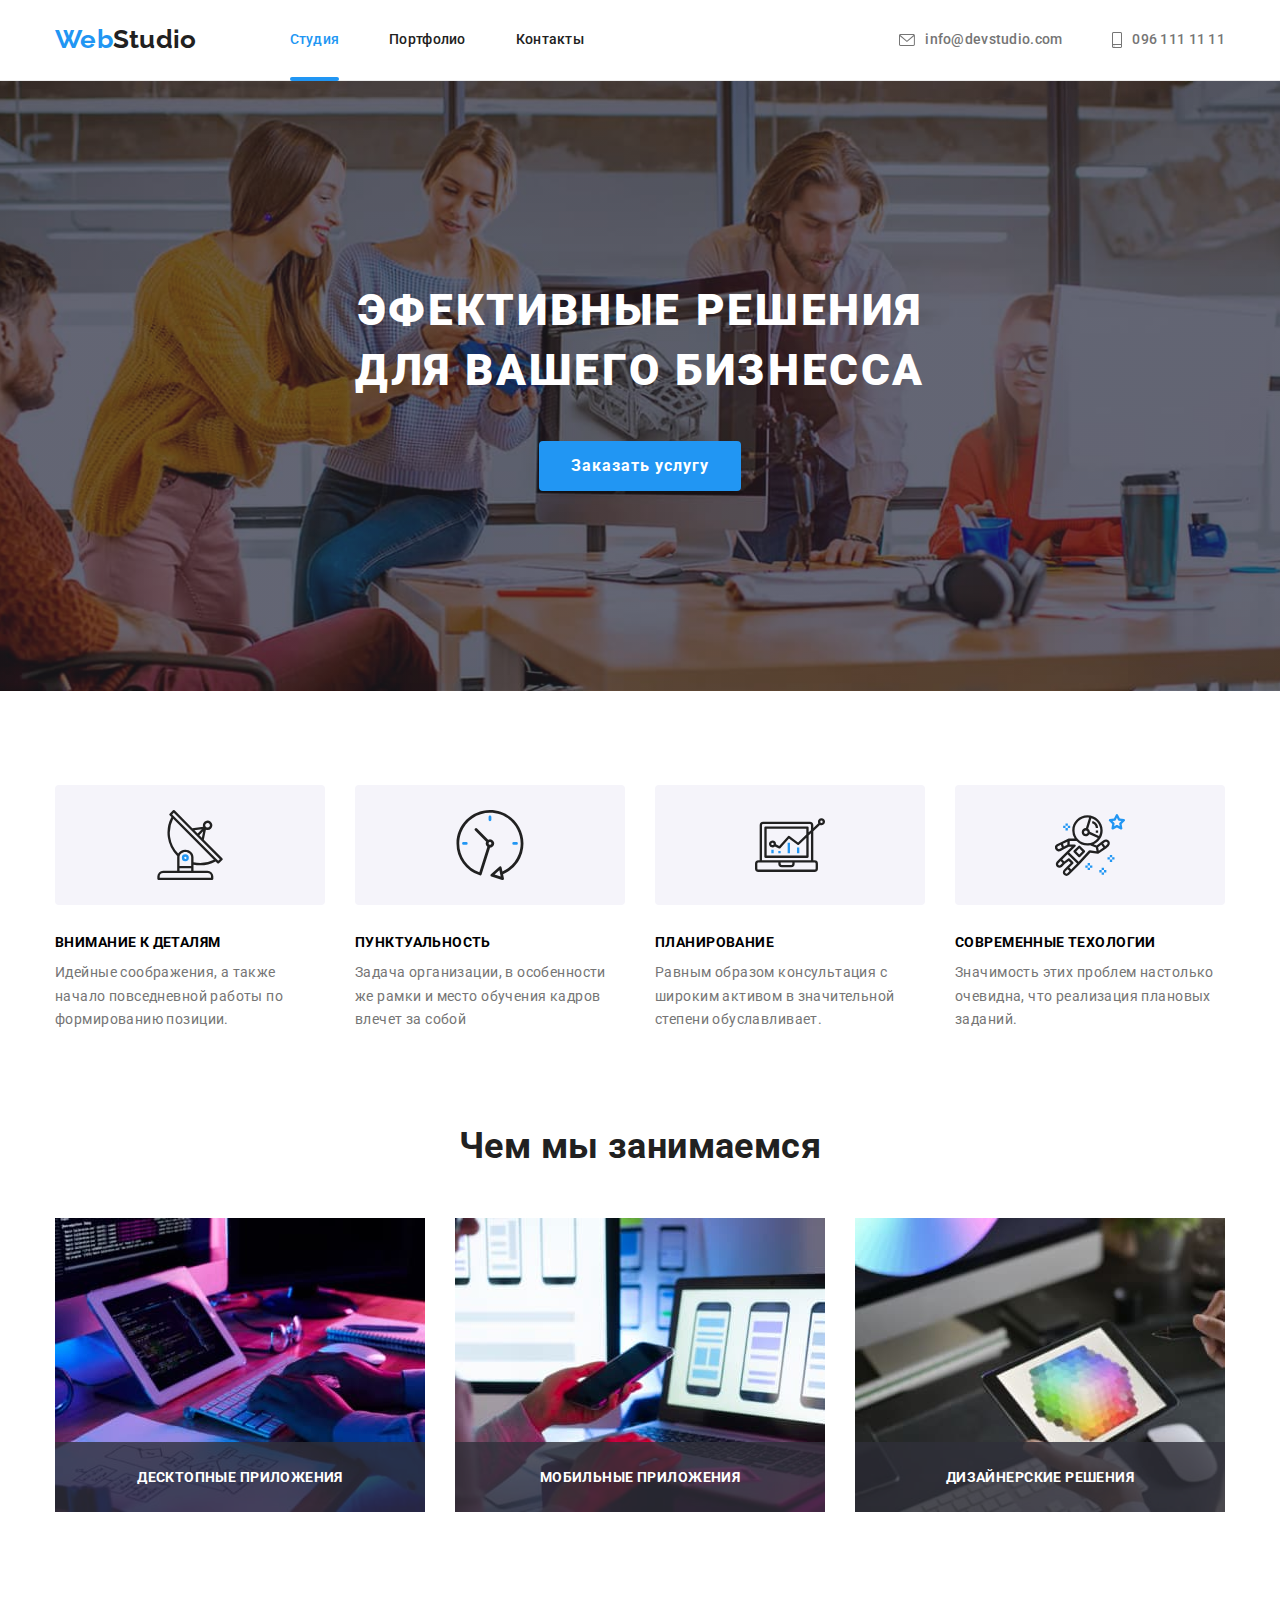
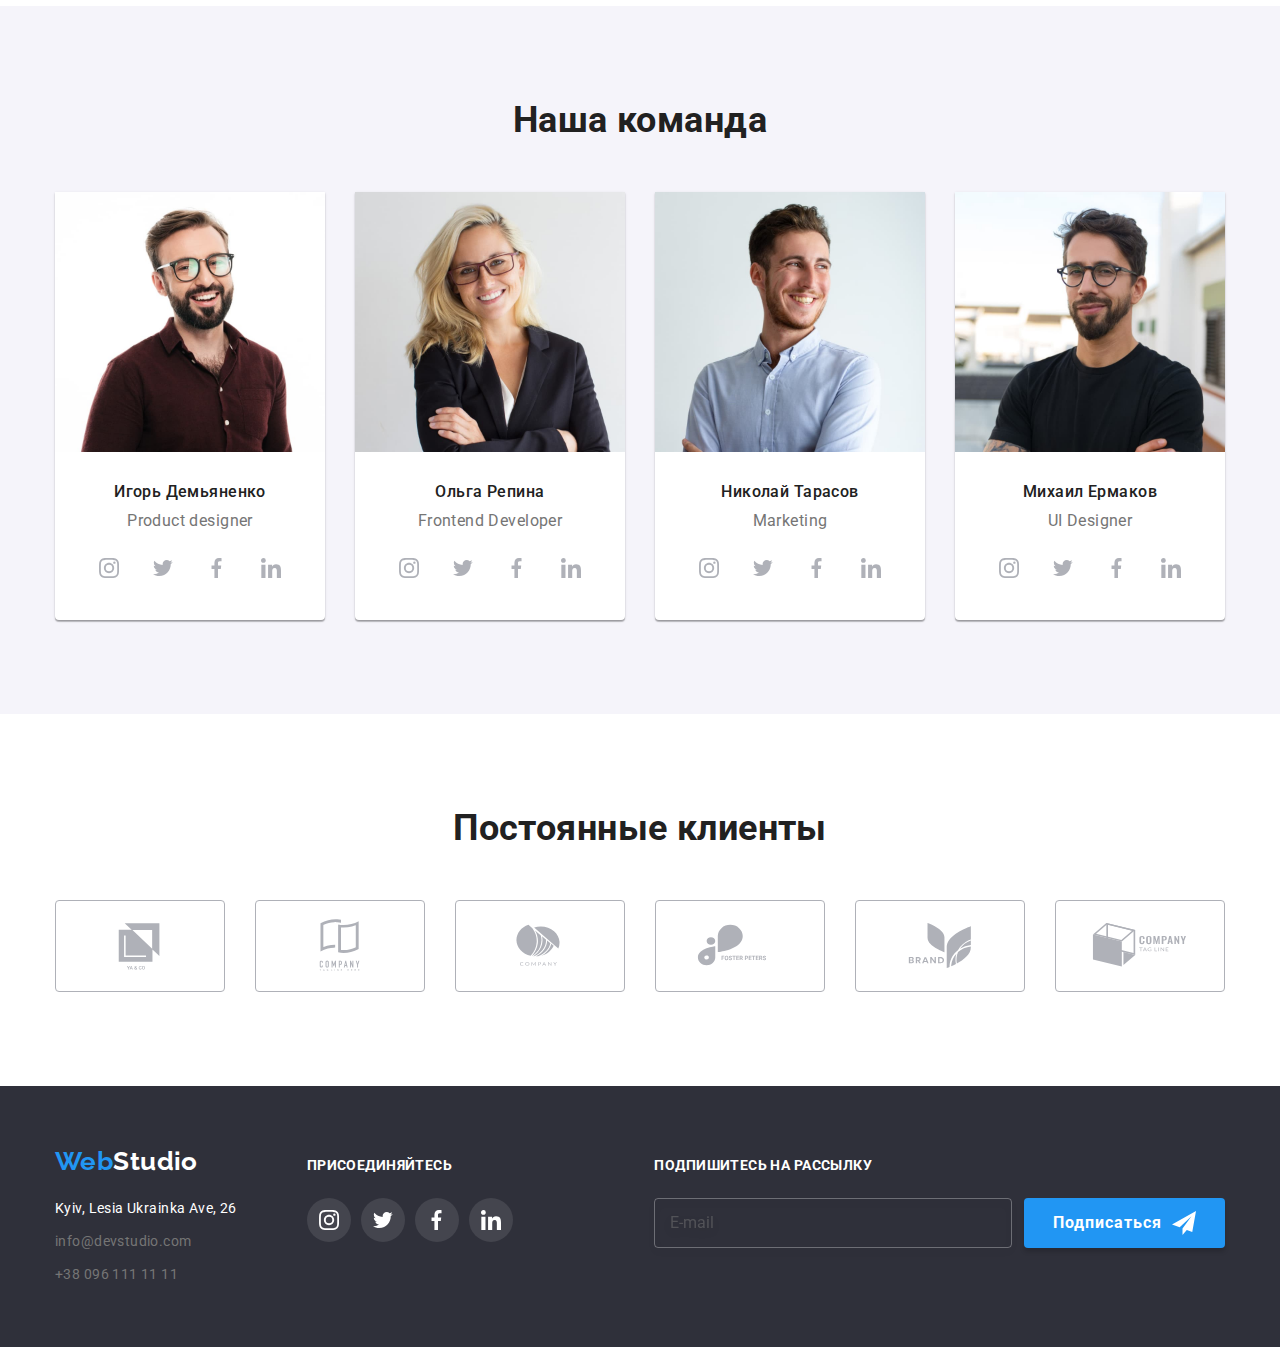
==== commit dd6416c4: "Home-7 done" ====
--- a/index.html
+++ b/index.html
@@ -58,18 +58,18 @@
     <div class="container">
       <h2 class="hidden-title">Наши особенности</h2>
       <ul class="description__list list card-set">
-        <li class="description-item">
+        <li class="description-item ">
           <div class="description-icon">
-            <svg class="icon">
+            <svg class="icon" width="70" height="70">
               <use href="./images/index_logo/symbol-defs.svg#icon-antenna-1"></use>
             </svg>
           </div>
           <h3 class="description-title">Внимание к деталям</h3>
           <p class="about-content">Идейные соображения, а также начало повседневной работы по формированию позиции.</p>
         </li>
-        <li class="description-item">
+        <li class="description-item ">
           <div class="description-icon">
-            <svg class="icon">
+            <svg class="icon" width="70" height="70">
               <use href="./images/index_logo/symbol-defs.svg#icon-clock-2"></use>
             </svg>
           </div>
@@ -78,9 +78,9 @@
             Задача организации, в особенности же рамки и место обучения кадров влечет за собой
           </p>
         </li>
-        <li class="description-item">
+        <li class="description-item ">
           <div class="description-icon">
-            <svg class="icon">
+            <svg class="icon" width="70" height="70">
               <use href="./images/index_logo/symbol-defs.svg#icon-diagram-3"></use>
             </svg>
           </div>
@@ -89,9 +89,9 @@
             Равным образом консультация с широким активом в значительной степени обуславливает.
           </p>
         </li>
-        <li class="description-item">
+        <li class="description-item ">
           <div class="description-icon">
-            <svg class="icon">
+            <svg class="icon" width="70" height="70">
               <use href="./images/index_logo/symbol-defs.svg#icon-astronaut-4"></use>
             </svg>
           </div>
--- a/css/main.min.css
+++ b/css/main.min.css
@@ -1 +1 @@
-h1,h2,h3,h4,h5,p{margin:0}ul,ol{padding:0;margin:0}img{display:block;max-width:100%;height:auto}.list{list-style-type:none}.link{color:currentColor;text-decoration:none}body{font-weight:400;font-size:14px;line-height:1.71;letter-spacing:.03em;color:var(--color-grey);font-family:"Roboto",sans-serif}.hero{text-align:center;background:var(--color-footer-font);padding-top:200px;padding-bottom:200px;background-image:-webkit-gradient(linear, left top, right top, from(rgba(47, 48, 58, 0.4)), to(rgba(47, 48, 58, 0.4))),url(../images/index_logo/header-img.jpg);background-image:linear-gradient(to right, rgba(47, 48, 58, 0.4), rgba(47, 48, 58, 0.4)),url(../images/index_logo/header-img.jpg);max-width:1600px;height:600px;margin-left:auto;margin-right:auto;background-repeat:no-repeat;background-size:cover;background-position:center}.hero-title{font-weight:900;font-size:44px;line-height:1.36;letter-spacing:.06em;text-transform:uppercase;color:var(--color-white);width:642px;margin-left:auto;margin-right:auto;margin-bottom:40px}.hidden-title{position:absolute;width:1px;height:1px;margin:-1px;border:0;padding:0;white-space:nowrap;-webkit-clip-path:inset(100%);clip-path:inset(100%);clip:rect(0 0 0 0);overflow:hidden}.description-title{font-weight:700;font-size:14px;line-height:1.14;text-transform:uppercase;color:var(--color-black);margin-bottom:10px}.portfolio-title{font-weight:700;font-size:18px;line-height:2;letter-spacing:.06em;color:var(--color-dark-grey);margin-bottom:4px}.footer-social-title{color:var(--color-white);margin-bottom:20px;font-weight:700;text-transform:uppercase}.is-hidden{opacity:0;visibility:hidden;pointer-events:none}.section{padding-top:94px;padding-bottom:94px}.section-title{margin-bottom:50px;font-weight:700;font-size:36px;line-height:1.16;color:var(--color-dark-grey);text-align:center}.footer-section{background:var(--color-footer-font);padding-top:60px;padding-bottom:60px}.container{width:1200px;margin:0 auto;padding-right:15px;padding-left:15px}.header__container{display:-webkit-box;display:-ms-flexbox;display:flex;-webkit-box-align:center;-ms-flex-align:center;align-items:center}.link-container{display:-webkit-box;display:-ms-flexbox;display:flex}.card-set{display:-webkit-box;display:-ms-flexbox;display:flex;-ms-flex-wrap:wrap;flex-wrap:wrap;gap:30px;-webkit-box-pack:center;-ms-flex-pack:center;justify-content:center}.card-set__item{-ms-flex-preferred-size:calc((100% - 150px)/6);flex-basis:calc((100% - 150px)/6)}.portfolio-list{font-size:16px;line-height:1.87}.portfolio-link{display:inline-block;-webkit-transition:-webkit-box-shadow var(--transition-duration) var(--transition-function);transition:-webkit-box-shadow var(--transition-duration) var(--transition-function);transition:box-shadow var(--transition-duration) var(--transition-function);transition:box-shadow var(--transition-duration) var(--transition-function), -webkit-box-shadow var(--transition-duration) var(--transition-function);outline:none}.cards-content{padding:20px 24px;border:var(--color-border)}.backdrop{position:fixed;top:0;left:0;width:100%;height:100%;background:var(--color-bg-overlay-modal-window);display:-webkit-box;display:-ms-flexbox;display:flex;-webkit-box-align:center;-ms-flex-align:center;align-items:center;-webkit-box-pack:center;-ms-flex-pack:center;justify-content:center;-webkit-transition:opacity var(--transition-duration) var(--transition-function),visibility var(--transition-duration) var(--transition-function);transition:opacity var(--transition-duration) var(--transition-function),visibility var(--transition-duration) var(--transition-function)}.form-title{display:block;margin-bottom:12px;text-align:center;font-weight:700;font-size:20px;line-height:23px;color:var(--color-dark-grey)}.modal{position:relative;z-index:2;background:var(--color-white);-webkit-box-shadow:0px 1px 3px rgba(0,0,0,.12),0px 1px 1px rgba(0,0,0,.14),0px 2px 1px rgba(0,0,0,.2);box-shadow:0px 1px 3px rgba(0,0,0,.12),0px 1px 1px rgba(0,0,0,.14),0px 2px 1px rgba(0,0,0,.2);border-radius:4px;-webkit-transition:-webkit-transform var(--transition-duration) var(--transition-function);transition:-webkit-transform var(--transition-duration) var(--transition-function);transition:transform var(--transition-duration) var(--transition-function);transition:transform var(--transition-duration) var(--transition-function), -webkit-transform var(--transition-duration) var(--transition-function);display:block;padding:40px}.backdrop.is-hidden .modal{-webkit-transform:scale(0);transform:scale(0)}.modal-svg{background-color:var(--color-bg-hover-button-hero)}.adress-item:hover,.adress-item:focus{color:var(--color-light-blue)}.adress-item:not(:last-child){margin-bottom:9px}.adress-item{-webkit-transition:color var(--transition-duration) var(--transition-function);transition:color var(--transition-duration) var(--transition-function)}.hero-button{display:-webkit-box;display:-ms-flexbox;display:flex;-webkit-box-pack:center;-ms-flex-pack:center;justify-content:center;-webkit-box-align:center;-ms-flex-align:center;align-items:center;margin-left:auto;margin-right:auto;min-width:200px;padding:10px 32px;font-weight:700;font-size:16px;line-height:1.875;letter-spacing:.06em;background:var(--color-light-blue);color:var(--color-white);-webkit-box-shadow:0px 4px 4px rgba(0,0,0,.15);box-shadow:0px 4px 4px rgba(0,0,0,.15);border-radius:4px;border:none;cursor:pointer;-webkit-transition:background-color var(--transition-duration) var(--transition-function);transition:background-color var(--transition-duration) var(--transition-function)}.hero-button:hover,.hero-button:focus{background-color:var(--color-bg-hover-button-hero);outline:none}.filter-button{font-family:"Roboto";font-style:normal;font-weight:500;font-size:16px;line-height:1.62;background:var(--color-filter-button);color:var(--color-dark-grey);cursor:pointer;outline:none;border:none;padding:6px 22px;height:38px;border-radius:4px;-webkit-transition:color var(--transition-duration) var(--transition-function),background-color var(--transition-duration) var(--transition-function),-webkit-box-shadow var(--transition-duration) var(--transition-function);transition:color var(--transition-duration) var(--transition-function),background-color var(--transition-duration) var(--transition-function),-webkit-box-shadow var(--transition-duration) var(--transition-function);transition:color var(--transition-duration) var(--transition-function),box-shadow var(--transition-duration) var(--transition-function),background-color var(--transition-duration) var(--transition-function);transition:color var(--transition-duration) var(--transition-function),box-shadow var(--transition-duration) var(--transition-function),background-color var(--transition-duration) var(--transition-function),-webkit-box-shadow var(--transition-duration) var(--transition-function)}.filter-button:hover,.filter-button:focus{background-color:var(--color-light-blue);color:var(--color-filter-button);-webkit-box-shadow:0px 3px 1px rgba(0,0,0,.1),0px 1px 2px rgba(0,0,0,.08),0px 2px 2px rgba(0,0,0,.12);box-shadow:0px 3px 1px rgba(0,0,0,.1),0px 1px 2px rgba(0,0,0,.08),0px 2px 2px rgba(0,0,0,.12);outline:none}.modal-close-button{position:absolute;right:8px;top:8px;background:var(--color-white);border:none;display:-webkit-box;display:-ms-flexbox;display:flex;-webkit-box-align:center;-ms-flex-align:center;align-items:center;-webkit-box-pack:center;-ms-flex-pack:center;justify-content:center;opacity:.7;cursor:pointer;padding:0}.modal-close-button:hover .close-button-cross,.modal-close-button:focus .close-button-cross{fill:var(--color-light-blue)}.footer-button{display:-webkit-box;display:-ms-flexbox;display:flex;padding:10px 29px;-webkit-box-pack:center;-ms-flex-pack:center;justify-content:center;-webkit-box-align:center;-ms-flex-align:center;align-items:center;gap:10px}.label-checkbox{margin-bottom:20px;display:-webkit-box;display:-ms-flexbox;display:flex;-webkit-box-pack:center;-ms-flex-pack:center;justify-content:center;-webkit-box-align:center;-ms-flex-align:center;align-items:center;gap:8px;-ms-flex-line-pack:center;align-content:center;cursor:pointer}.checkbox:checked+.checkbox-icon{width:16px;height:15px;background-image:url(../js/img_modal/icon-check.svg);background-color:var(--color-light-blue);border-color:var(--color-light-blue);background-size:contain}.checkbox:hover+.checkbox-icon,.checkbox:focus+.checkbox-icon{border-color:var(--color-light-blue);-webkit-transition:border-color var(--transition-duration) var(--transition-function);transition:border-color var(--transition-duration) var(--transition-function)}.checkbox{-webkit-appearance:none;-moz-appearance:none;appearance:none}.checkbox-icon{display:block;height:15px;width:16px;border:2px solid var(--color-dark-grey);border-radius:4px}.checkbox-span .blue{color:var(--color-light-blue)}.client-list{display:-webkit-box;display:-ms-flexbox;display:flex;-webkit-box-align:center;-ms-flex-align:center;align-items:center;-webkit-box-pack:center;-ms-flex-pack:center;justify-content:center;gap:30px}.client-link{display:-webkit-box;display:-ms-flexbox;display:flex;-webkit-box-align:center;-ms-flex-align:center;align-items:center;-webkit-box-pack:center;-ms-flex-pack:center;justify-content:center;height:92px;border:var(--color-client-border);outline:none;border-radius:4px;cursor:pointer;-webkit-transition:border var(--transition-duration) var(--transition-function),fill var(--transition-duration) var(--transition-function);transition:border var(--transition-duration) var(--transition-function),fill var(--transition-duration) var(--transition-function)}.team-item{-webkit-box-shadow:0px 1px 3px rgba(0,0,0,.12),0px 1px 1px rgba(0,0,0,.14),0px 2px 1px rgba(0,0,0,.2);box-shadow:0px 1px 3px rgba(0,0,0,.12),0px 1px 1px rgba(0,0,0,.14),0px 2px 1px rgba(0,0,0,.2);border-radius:0px 0px 4px 4px;background-color:var(--color-white);-ms-flex-preferred-size:calc((100% - 90px)/4);flex-basis:calc((100% - 90px)/4);padding-bottom:30px}.contacts{margin-left:auto;display:-webkit-box;display:-ms-flexbox;display:flex;-webkit-box-align:center;-ms-flex-align:center;align-items:center}.contacts__link:hover,.contacts__link:focus{color:var(--color-light-blue)}.contacts__item:not(:last-child){margin-right:50px}.mail__icon{width:16px;height:12px}.icon:hover{fill:currentColor}.tel__icon{width:10px;height:16px}.contacts .icon{fill:currentColor;margin-right:10px}.description-icon{display:-webkit-box;display:-ms-flexbox;display:flex;height:120px;background-color:var(--color-filter-button);border-radius:4px;-webkit-column-gap:30px;-moz-column-gap:30px;column-gap:30px;margin-bottom:30px;-webkit-box-pack:center;-ms-flex-pack:center;justify-content:center;-webkit-box-align:center;-ms-flex-align:center;align-items:center}.description-icon .icon{height:70px;width:70px;justify-self:center}.logo{color:var(--color-light-blue);font-family:"Raleway";font-style:normal;font-weight:700;font-size:26px;line-height:1.2}.logo-studio{color:var(--color-dark-grey)}.footer-section .logo-studio{color:var(--color-white)}.container .logo-footer{margin-bottom:20px;display:inline-block}.socials-icon-logo{fill:var(--color-social-links);-webkit-transition:fill var(--transition-duration) var(--transition-function);transition:fill var(--transition-duration) var(--transition-function)}.client-link:hover .socials-icon-logo,.client-link:focus .socials-icon-logo{fill:var(--color-light-blue)}.map{color:var(--color-white);-webkit-transition:color var(--transition-duration) var(--transition-function);transition:color var(--transition-duration) var(--transition-function)}.map:hover,.map:focus{color:var(--color-light-blue)}.nav{display:-webkit-box;display:-ms-flexbox;display:flex;-webkit-box-align:center;-ms-flex-align:center;align-items:center}.nav__list{color:var(--color-dark-grey);display:-webkit-box;display:-ms-flexbox;display:flex;-webkit-column-gap:50px;-moz-column-gap:50px;column-gap:50px}.nav__list .blue{color:var(--color-light-blue)}.nav__list>.nav__link:not(:last-child){margin-right:50px}.nav__list .link:hover,.nav__list .link:focus{color:var(--color-light-blue)}.nav__list .blue::after,.nav__link:hover::after,.nav__link:focus::after{opacity:1}.nav__link::after{content:"";width:100%;height:4px;background-color:var(--color-light-blue);border-radius:2px;position:absolute;display:block;opacity:0;bottom:-1px;-webkit-transition:opacity var(--transition-duration) var(--transition-function);transition:opacity var(--transition-duration) var(--transition-function)}.nav__link{position:relative}.nav__link,.contacts__link{display:-webkit-box;display:-ms-flexbox;display:flex;-webkit-box-pack:center;-ms-flex-pack:center;justify-content:center;padding-top:32px;padding-bottom:32px;-webkit-box-align:center;-ms-flex-align:center;align-items:center;-webkit-transition:color var(--transition-duration) var(--transition-function);transition:color var(--transition-duration) var(--transition-function)}.project-overlay{position:relative;overflow:hidden}.overlay{position:absolute;bottom:0;right:0;width:100%;height:100%;color:var(--color-white);font-size:18px;line-height:28px;letter-spacing:.03em;background-color:var(--color-overlay-portfolio);-webkit-transform:translatey(100%);transform:translatey(100%);-webkit-transition:-webkit-transform 250ms ease;transition:-webkit-transform 250ms ease;transition:transform 250ms ease;transition:transform 250ms ease, -webkit-transform 250ms ease;padding:63px 24px;opacity:0}.portfolio-link:hover .overlay,.portfolio-link:focus .overlay{-webkit-transform:translatex(0);transform:translatex(0);opacity:1}.portfolio-item{-ms-flex-preferred-size:calc((100% - 60px)/3);flex-basis:calc((100% - 60px)/3)}.portfolio-link:hover,.portfolio-link:focus{-webkit-box-shadow:0px 1px 1px rgba(0,0,0,.12),0px 4px 4px rgba(0,0,0,.06),1px 4px 6px rgba(0,0,0,.16);box-shadow:0px 1px 1px rgba(0,0,0,.12),0px 4px 4px rgba(0,0,0,.06),1px 4px 6px rgba(0,0,0,.16)}.socials{display:-webkit-box;display:-ms-flexbox;display:flex;-webkit-box-align:center;-ms-flex-align:center;align-items:center;-webkit-box-pack:center;-ms-flex-pack:center;justify-content:center;gap:10px}.socials-link{display:-webkit-box;display:-ms-flexbox;display:flex;-webkit-box-align:center;-ms-flex-align:center;align-items:center;-webkit-box-pack:center;-ms-flex-pack:center;justify-content:center;width:44px;height:44px;background-color:var(--color-white);border-radius:50%;outline:none;-webkit-transition:background-color var(--transition-duration) var(--transition-function);transition:background-color var(--transition-duration) var(--transition-function)}.socials-icon{fill:var(--color-social-links);-webkit-transition:background-color var(--transition-duration) var(--transition-function),fill var(--transition-duration) var(--transition-function);transition:background-color var(--transition-duration) var(--transition-function),fill var(--transition-duration) var(--transition-function)}.socials-link:hover,.socials-link:focus,.socials-link:active{background-color:var(--color-light-blue)}.socials-link:hover .socials-icon,.socials-link:active .socials-icon,.socials-link:focus .socials-icon{fill:var(--color-white)}.team{background:var(--color-filter-button)}.team-name{font-weight:500;font-size:16px;line-height:1.19;text-align:center;color:var(--color-dark-grey);margin-bottom:10px}.team-work{text-align:center;font-size:16px;line-height:1.19;margin-bottom:16px}.team-about{-webkit-box-align:center;-ms-flex-align:center;align-items:center;background-color:var(--color-white);border-radius:0px 0px 4px 4px;padding:0;margin:0}.team-item img{margin-bottom:30px}.header{font-weight:500;line-height:1.14;letter-spacing:.02em;background:var(--color-white);border-bottom:var(--color-head-border)}.header .logo{margin-right:93px}.description-item{-ms-flex-preferred-size:calc((100% - 90px)/4);flex-basis:calc((100% - 90px)/4)}.about{padding-top:0}.about-item{-ms-flex-preferred-size:calc((100% - 60px)/3);flex-basis:calc((100% - 60px)/3);position:relative}.about-card{width:100%;position:absolute;bottom:0;left:0;width:100%;font-weight:700;background-color:var(--color-bg-about);line-height:16px;text-align:center;text-transform:uppercase;color:var(--color-white);padding:27px}.filter-list{margin-bottom:50px;display:-webkit-box;display:-ms-flexbox;display:flex;-webkit-column-gap:9px;-moz-column-gap:9px;column-gap:9px;-webkit-box-pack:center;-ms-flex-pack:center;justify-content:center}.filter-list-item{-webkit-box-align:center;-ms-flex-align:center;align-items:center}.footer-form{display:-webkit-box;display:-ms-flexbox;display:flex}.footer-form-input{min-width:358px;color:var(--color-white);margin-right:12px;padding:15px;font-size:16px;background-color:rgba(0,0,0,0);border:1px solid rgba(255,255,255,.3);-webkit-filter:drop-shadow(0px 4px 4px rgba(0, 0, 0, 0.15));filter:drop-shadow(0px 4px 4px rgba(0, 0, 0, 0.15));border-radius:4px}.footer-icon-send{fill:currentColor}.footer-adress{font-style:normal;white-space:nowrap}.footer-container{display:-webkit-box;display:-ms-flexbox;display:flex;gap:70px;-webkit-box-align:baseline;-ms-flex-align:baseline;align-items:baseline}.footer-subscribe{margin-left:auto}.footer-socials-icon{fill:var(--color-white)}.footer-section .socials-link{background-color:var(--color-bg-footer-social-links)}.footer-section .socials-link:hover,.footer-section .socials-link:focus{background-color:var(--color-light-blue)}.form-input{width:100%;height:40px;padding:10px;padding-left:42px;margin:0;background:var(--color-white);border:1px solid rgba(33,33,33,.2);border-radius:4px;resize:none;outline:rgba(0,0,0,0);-webkit-transition:border var(--transition-duration) var(--transition-function),fill var(--transition-duration) var(--transition-function);transition:border var(--transition-duration) var(--transition-function),fill var(--transition-duration) var(--transition-function)}.form-input:focus,.form-input:hover{border-color:var(--color-light-blue);cursor:pointer}.form-input:focus+.register-form-icon,.form-input:hover+.register-form-icon{fill:var(--color-light-blue)}.text-input{height:120px;padding:12px 16px;position:relative;font-weight:400;font-size:12px;line-height:14px;letter-spacing:.01em}.form-label{-webkit-transition:-webkit-transform var(--transition-duration) var(--transition-function);transition:-webkit-transform var(--transition-duration) var(--transition-function);transition:transform var(--transition-duration) var(--transition-function);transition:transform var(--transition-duration) var(--transition-function), -webkit-transform var(--transition-duration) var(--transition-function);font-size:12px;line-height:1.1666666667;letter-spacing:.01em;margin-bottom:4px}.form-block{position:relative}.form-field{display:-webkit-box;display:-ms-flexbox;display:flex;-webkit-box-orient:vertical;-webkit-box-direction:normal;-ms-flex-direction:column;flex-direction:column}.form-field:not(:last-child){margin-bottom:10px}.register-form-icon{position:absolute;top:50%;-webkit-transform:translateY(-50%);transform:translateY(-50%);left:12px}.register-form-group{margin-bottom:20px}::-webkit-input-placeholder{color:var(--color-placeholder)}/*# sourceMappingURL=main.min.css.map */+:root{--cards-item: 1;--cards-set-gap: 30px}h1,h2,h3,h4,h5,p{margin:0}ul,ol{padding:0;margin:0}img{display:block;max-width:100%;height:auto}.list{list-style-type:none}.link{color:currentColor;text-decoration:none}body{font-weight:400;font-size:14px;line-height:1.71;letter-spacing:.03em;color:#757575;font-family:"Roboto",sans-serif}.hidden-title{position:absolute;width:1px;height:1px;margin:-1px;border:0;padding:0;white-space:nowrap;-webkit-clip-path:inset(100%);clip-path:inset(100%);clip:rect(0 0 0 0);overflow:hidden}.link-container{display:-webkit-box;display:-ms-flexbox;display:flex}.is-hidden{opacity:0;visibility:hidden;pointer-events:none}.card-set{display:-webkit-box;display:-ms-flexbox;display:flex;-ms-flex-wrap:wrap;flex-wrap:wrap;gap:30px;-webkit-box-pack:center;-ms-flex-pack:center;justify-content:center}.container{margin:0 auto;padding-right:15px;padding-left:15px}@media screen and (min-width: 480px){.container{width:450px}}@media screen and (min-width: 768px){.container{width:738px}}@media screen and (min-width: 480px){.container{width:1200px}}.section{padding-top:94px;padding-bottom:94px}.section-title{margin-bottom:50px;font-weight:700;font-size:36px;line-height:1.16;color:#212121;text-align:center}.adress-item:hover,.adress-item:focus{color:#2196f3}.adress-item:not(:last-child){margin-bottom:9px}.adress-item{-webkit-transition:color 250ms cubic-bezier(0.4, 0, 0.2, 1);transition:color 250ms cubic-bezier(0.4, 0, 0.2, 1)}.backdrop{position:fixed;top:0;left:0;width:100%;height:100%;background:rgba(0,0,0,.2);display:-webkit-box;display:-ms-flexbox;display:flex;-webkit-box-align:center;-ms-flex-align:center;align-items:center;-webkit-box-pack:center;-ms-flex-pack:center;justify-content:center;-webkit-transition:opacity 250ms cubic-bezier(0.4, 0, 0.2, 1),visibility 250ms cubic-bezier(0.4, 0, 0.2, 1);transition:opacity 250ms cubic-bezier(0.4, 0, 0.2, 1),visibility 250ms cubic-bezier(0.4, 0, 0.2, 1)}.hero-button{display:-webkit-box;display:-ms-flexbox;display:flex;-webkit-box-pack:center;-ms-flex-pack:center;justify-content:center;-webkit-box-align:center;-ms-flex-align:center;align-items:center;margin-left:auto;margin-right:auto;min-width:200px;padding:10px 32px;font-weight:700;font-size:16px;line-height:1.875;letter-spacing:.06em;background:#2196f3;color:#fff;-webkit-box-shadow:0px 4px 4px rgba(0,0,0,.15);box-shadow:0px 4px 4px rgba(0,0,0,.15);border-radius:4px;border:none;cursor:pointer;-webkit-transition:background-color 250ms cubic-bezier(0.4, 0, 0.2, 1);transition:background-color 250ms cubic-bezier(0.4, 0, 0.2, 1)}.hero-button:hover,.hero-button:focus{background-color:#188ce8;outline:none}.filter-button{font-family:"Roboto";font-style:normal;font-weight:500;font-size:16px;line-height:1.62;background:#f5f4fa;color:#212121;cursor:pointer;outline:none;border:none;padding:6px 22px;height:38px;border-radius:4px;-webkit-transition:color 250ms cubic-bezier(0.4, 0, 0.2, 1),background-color 250ms cubic-bezier(0.4, 0, 0.2, 1),-webkit-box-shadow 250ms cubic-bezier(0.4, 0, 0.2, 1);transition:color 250ms cubic-bezier(0.4, 0, 0.2, 1),background-color 250ms cubic-bezier(0.4, 0, 0.2, 1),-webkit-box-shadow 250ms cubic-bezier(0.4, 0, 0.2, 1);transition:color 250ms cubic-bezier(0.4, 0, 0.2, 1),box-shadow 250ms cubic-bezier(0.4, 0, 0.2, 1),background-color 250ms cubic-bezier(0.4, 0, 0.2, 1);transition:color 250ms cubic-bezier(0.4, 0, 0.2, 1),box-shadow 250ms cubic-bezier(0.4, 0, 0.2, 1),background-color 250ms cubic-bezier(0.4, 0, 0.2, 1),-webkit-box-shadow 250ms cubic-bezier(0.4, 0, 0.2, 1)}.filter-button:hover,.filter-button:focus{background-color:#2196f3;color:#f5f4fa;-webkit-box-shadow:0px 3px 1px rgba(0,0,0,.1),0px 1px 2px rgba(0,0,0,.08),0px 2px 2px rgba(0,0,0,.12);box-shadow:0px 3px 1px rgba(0,0,0,.1),0px 1px 2px rgba(0,0,0,.08),0px 2px 2px rgba(0,0,0,.12);outline:none}.modal-close-button{position:absolute;right:8px;top:8px;background:#fff;border:none;display:-webkit-box;display:-ms-flexbox;display:flex;-webkit-box-align:center;-ms-flex-align:center;align-items:center;-webkit-box-pack:center;-ms-flex-pack:center;justify-content:center;opacity:.7;cursor:pointer;padding:0}.modal-close-button:hover .close-button-cross,.modal-close-button:focus .close-button-cross{fill:#2196f3}.footer-button{display:-webkit-box;display:-ms-flexbox;display:flex;padding:10px 29px;-webkit-box-pack:center;-ms-flex-pack:center;justify-content:center;-webkit-box-align:center;-ms-flex-align:center;align-items:center;gap:10px}.label-checkbox{margin-bottom:20px;display:-webkit-box;display:-ms-flexbox;display:flex;-webkit-box-pack:center;-ms-flex-pack:center;justify-content:center;-webkit-box-align:center;-ms-flex-align:center;align-items:center;gap:8px;-ms-flex-line-pack:center;align-content:center;cursor:pointer}.checkbox:checked+.checkbox-icon{width:16px;height:15px;background-image:url(../js/img_modal/icon-check.svg);background-color:#2196f3;border-color:#2196f3;background-size:contain}.checkbox:hover+.checkbox-icon,.checkbox:focus+.checkbox-icon{border-color:#2196f3;-webkit-transition:border-color 250ms cubic-bezier(0.4, 0, 0.2, 1);transition:border-color 250ms cubic-bezier(0.4, 0, 0.2, 1)}.checkbox{-webkit-appearance:none;-moz-appearance:none;appearance:none}.checkbox-icon{display:block;height:15px;width:16px;border:2px solid #212121;border-radius:4px}.checkbox-span .blue{color:#2196f3}.contacts{margin-left:auto;display:-webkit-box;display:-ms-flexbox;display:flex;-webkit-box-align:center;-ms-flex-align:center;align-items:center}.contacts__link:hover,.contacts__link:focus{color:#2196f3}.contacts__item:not(:last-child){margin-right:50px}.mail__icon{width:16px;height:12px}.icon:hover{fill:currentColor}.tel__icon{width:10px;height:16px}.contacts .icon{fill:currentColor;margin-right:10px}.logo{color:#2196f3;font-family:"Raleway";font-style:normal;font-weight:700;font-size:26px;line-height:1.2}.logo-studio{color:#212121}.socials-icon-logo{fill:#afb1b8;-webkit-transition:fill 250ms cubic-bezier(0.4, 0, 0.2, 1);transition:fill 250ms cubic-bezier(0.4, 0, 0.2, 1)}.map{color:#fff;-webkit-transition:color 250ms cubic-bezier(0.4, 0, 0.2, 1);transition:color 250ms cubic-bezier(0.4, 0, 0.2, 1)}.map:hover,.map:focus{color:#2196f3}.form-title{display:block;margin-bottom:12px;text-align:center;font-weight:700;font-size:20px;line-height:23px;color:#212121}.modal{position:relative;z-index:2;background:#fff;-webkit-box-shadow:0px 1px 3px rgba(0,0,0,.12),0px 1px 1px rgba(0,0,0,.14),0px 2px 1px rgba(0,0,0,.2);box-shadow:0px 1px 3px rgba(0,0,0,.12),0px 1px 1px rgba(0,0,0,.14),0px 2px 1px rgba(0,0,0,.2);border-radius:4px;-webkit-transition:-webkit-transform 250ms cubic-bezier(0.4, 0, 0.2, 1);transition:-webkit-transform 250ms cubic-bezier(0.4, 0, 0.2, 1);transition:transform 250ms cubic-bezier(0.4, 0, 0.2, 1);transition:transform 250ms cubic-bezier(0.4, 0, 0.2, 1), -webkit-transform 250ms cubic-bezier(0.4, 0, 0.2, 1);display:block;padding:40px}.backdrop.is-hidden .modal{-webkit-transform:scale(0);transform:scale(0)}.modal-svg{background-color:#188ce8}.nav{display:-webkit-box;display:-ms-flexbox;display:flex;-webkit-box-align:center;-ms-flex-align:center;align-items:center}.nav__list{color:#212121;display:-webkit-box;display:-ms-flexbox;display:flex;-webkit-column-gap:50px;-moz-column-gap:50px;column-gap:50px}.nav__list .blue{color:#2196f3}.nav__list>.nav__link:not(:last-child){margin-right:50px}.nav__list .link:hover,.nav__list .link:focus{color:#2196f3}.nav__list .blue::after,.nav__link:hover::after,.nav__link:focus::after{opacity:1}.nav__link::after{content:"";width:100%;height:4px;background-color:#2196f3;border-radius:2px;position:absolute;display:block;opacity:0;bottom:-1px;-webkit-transition:opacity 250ms cubic-bezier(0.4, 0, 0.2, 1);transition:opacity 250ms cubic-bezier(0.4, 0, 0.2, 1)}.nav__link{position:relative}.nav__link,.contacts__link{display:-webkit-box;display:-ms-flexbox;display:flex;-webkit-box-pack:center;-ms-flex-pack:center;justify-content:center;padding-top:32px;padding-bottom:32px;-webkit-box-align:center;-ms-flex-align:center;align-items:center;-webkit-transition:color 250ms cubic-bezier(0.4, 0, 0.2, 1);transition:color 250ms cubic-bezier(0.4, 0, 0.2, 1)}.project-overlay{position:relative;overflow:hidden}.overlay{position:absolute;bottom:0;right:0;width:100%;height:100%;color:#fff;font-size:18px;line-height:28px;letter-spacing:.03em;background-color:rgba(33,150,243,.9);-webkit-transform:translatey(100%);transform:translatey(100%);-webkit-transition:-webkit-transform 250ms ease;transition:-webkit-transform 250ms ease;transition:transform 250ms ease;transition:transform 250ms ease, -webkit-transform 250ms ease;padding:63px 24px;opacity:0}.portfolio-link:hover .overlay,.portfolio-link:focus .overlay{-webkit-transform:translatex(0);transform:translatex(0);opacity:1}.portfolio-item{-ms-flex-preferred-size:calc((100% - 60px)/3);flex-basis:calc((100% - 60px)/3)}.portfolio-link:hover,.portfolio-link:focus{-webkit-box-shadow:0px 1px 1px rgba(0,0,0,.12),0px 4px 4px rgba(0,0,0,.06),1px 4px 6px rgba(0,0,0,.16);box-shadow:0px 1px 1px rgba(0,0,0,.12),0px 4px 4px rgba(0,0,0,.06),1px 4px 6px rgba(0,0,0,.16)}.socials{display:-webkit-box;display:-ms-flexbox;display:flex;-webkit-box-align:center;-ms-flex-align:center;align-items:center;-webkit-box-pack:center;-ms-flex-pack:center;justify-content:center;gap:10px}.socials-link{display:-webkit-box;display:-ms-flexbox;display:flex;-webkit-box-align:center;-ms-flex-align:center;align-items:center;-webkit-box-pack:center;-ms-flex-pack:center;justify-content:center;width:44px;height:44px;background-color:#fff;border-radius:50%;outline:none;-webkit-transition:background-color 250ms cubic-bezier(0.4, 0, 0.2, 1);transition:background-color 250ms cubic-bezier(0.4, 0, 0.2, 1)}.socials-icon{fill:#afb1b8;-webkit-transition:background-color 250ms cubic-bezier(0.4, 0, 0.2, 1),fill 250ms cubic-bezier(0.4, 0, 0.2, 1);transition:background-color 250ms cubic-bezier(0.4, 0, 0.2, 1),fill 250ms cubic-bezier(0.4, 0, 0.2, 1)}.socials-link:hover,.socials-link:focus,.socials-link:active{background-color:#2196f3}.socials-link:hover .socials-icon,.socials-link:active .socials-icon,.socials-link:focus .socials-icon{fill:#fff}.about{padding-top:0}.about-item{-ms-flex-preferred-size:calc((100% - 60px)/3);flex-basis:calc((100% - 60px)/3);position:relative}.about-card{width:100%;position:absolute;bottom:0;left:0;width:100%;font-weight:700;background-color:rgba(47,48,58,.8);line-height:16px;text-align:center;text-transform:uppercase;color:#fff;padding:27px}.client-list{display:-webkit-box;display:-ms-flexbox;display:flex;-webkit-box-align:center;-ms-flex-align:center;align-items:center;-webkit-box-pack:center;-ms-flex-pack:center;justify-content:center;gap:30px}.client-link{display:-webkit-box;display:-ms-flexbox;display:flex;-webkit-box-align:center;-ms-flex-align:center;align-items:center;-webkit-box-pack:center;-ms-flex-pack:center;justify-content:center;height:92px;border:1px solid #afb1b8;outline:none;border-radius:4px;cursor:pointer;-webkit-transition:border 250ms cubic-bezier(0.4, 0, 0.2, 1),fill 250ms cubic-bezier(0.4, 0, 0.2, 1);transition:border 250ms cubic-bezier(0.4, 0, 0.2, 1),fill 250ms cubic-bezier(0.4, 0, 0.2, 1)}.client-link:hover,.client-link:focus{border:var(--color-client-bord-hover)}.client-link:hover .socials-icon-logo,.client-link:focus .socials-icon-logo{fill:#2196f3}.client-logo-item{-ms-flex-preferred-size:calc((100% - 150px)/6);flex-basis:calc((100% - 150px)/6)}.description-title{font-weight:700;font-size:14px;line-height:1.14;text-transform:uppercase;color:#000;margin-bottom:10px}.description-item{-ms-flex-preferred-size:calc((100% - 90px)/4);flex-basis:calc((100% - 90px)/4)}.description-icon{display:-webkit-box;display:-ms-flexbox;display:flex;height:120px;background-color:#f5f4fa;border-radius:4px;-webkit-column-gap:30px;-moz-column-gap:30px;column-gap:30px;margin-bottom:30px;-webkit-box-pack:center;-ms-flex-pack:center;justify-content:center;-webkit-box-align:center;-ms-flex-align:center;align-items:center}.description-icon .icon{height:70px;width:70px;justify-self:center}.filter-list{margin-bottom:50px;display:-webkit-box;display:-ms-flexbox;display:flex;-webkit-column-gap:9px;-moz-column-gap:9px;column-gap:9px;-webkit-box-pack:center;-ms-flex-pack:center;justify-content:center}.filter-list-item{-webkit-box-align:center;-ms-flex-align:center;align-items:center}.footer-social-title{color:var(--color-white);margin-bottom:20px;font-weight:700;text-transform:uppercase}.footer-section{background:var(--color-footer-font);padding-top:60px;padding-bottom:60px}.footer-form{display:-webkit-box;display:-ms-flexbox;display:flex}.footer-form-input{min-width:358px;color:#fff;margin-right:12px;padding:15px;font-size:16px;background-color:rgba(0,0,0,0);border:1px solid rgba(255,255,255,.3);-webkit-filter:drop-shadow(0px 4px 4px rgba(0, 0, 0, 0.15));filter:drop-shadow(0px 4px 4px rgba(0, 0, 0, 0.15));border-radius:4px}.footer-icon-send{fill:currentColor}.footer-adress{font-style:normal;white-space:nowrap}.footer-container{display:-webkit-box;display:-ms-flexbox;display:flex;gap:70px;-webkit-box-align:baseline;-ms-flex-align:baseline;align-items:baseline}.footer-subscribe{margin-left:auto}.footer-socials-icon{fill:#fff}.footer-section .socials-link{background-color:rgba(255,255,255,.1)}.footer-section .socials-link:hover,.footer-section .socials-link:focus{background-color:#2196f3}.footer-section .logo-studio{color:#fff}.container .logo-footer{margin-bottom:20px;display:inline-block}.form-input{width:100%;height:40px;padding:10px;padding-left:42px;margin:0;background:#fff;border:1px solid rgba(33,33,33,.2);border-radius:4px;resize:none;outline:rgba(0,0,0,0);-webkit-transition:border 250ms cubic-bezier(0.4, 0, 0.2, 1),fill 250ms cubic-bezier(0.4, 0, 0.2, 1);transition:border 250ms cubic-bezier(0.4, 0, 0.2, 1),fill 250ms cubic-bezier(0.4, 0, 0.2, 1)}.form-input:focus,.form-input:hover{border-color:#2196f3;cursor:pointer}.form-input:focus+.register-form-icon,.form-input:hover+.register-form-icon{fill:#2196f3}.text-input{height:120px;padding:12px 16px;position:relative;font-weight:400;font-size:12px;line-height:14px;letter-spacing:.01em}.form-label{-webkit-transition:-webkit-transform 250ms cubic-bezier(0.4, 0, 0.2, 1);transition:-webkit-transform 250ms cubic-bezier(0.4, 0, 0.2, 1);transition:transform 250ms cubic-bezier(0.4, 0, 0.2, 1);transition:transform 250ms cubic-bezier(0.4, 0, 0.2, 1), -webkit-transform 250ms cubic-bezier(0.4, 0, 0.2, 1);font-size:12px;line-height:1.1666666667;letter-spacing:.01em;margin-bottom:4px}.form-block{position:relative}.form-field{display:-webkit-box;display:-ms-flexbox;display:flex;-webkit-box-orient:vertical;-webkit-box-direction:normal;-ms-flex-direction:column;flex-direction:column}.form-field:not(:last-child){margin-bottom:10px}.register-form-icon{position:absolute;top:50%;-webkit-transform:translateY(-50%);transform:translateY(-50%);left:12px}.register-form-group{margin-bottom:20px}::-webkit-input-placeholder{color:rgba(117,117,117,.5)}.header{font-weight:500;line-height:1.14;letter-spacing:.02em;background:#fff;border-bottom:1px solid #ececec}.header__container{display:-webkit-box;display:-ms-flexbox;display:flex;-webkit-box-align:center;-ms-flex-align:center;align-items:center}.header .logo{margin-right:93px}.hero{text-align:center;background:#2f303a;padding-top:200px;padding-bottom:200px;background-image:-webkit-gradient(linear, left top, right top, from(rgba(47, 48, 58, 0.4)), to(rgba(47, 48, 58, 0.4))),url(../images/index_logo/header-img.jpg);background-image:linear-gradient(to right, rgba(47, 48, 58, 0.4), rgba(47, 48, 58, 0.4)),url(../images/index_logo/header-img.jpg);max-width:1600px;margin-left:auto;margin-right:auto;background-repeat:no-repeat;background-size:cover;background-position:center}.hero-title{font-weight:900;font-size:44px;line-height:1.36;letter-spacing:.06em;text-transform:uppercase;color:#fff;width:642px;margin-left:auto;margin-right:auto;margin-bottom:40px}.portfolio-title{font-weight:700;font-size:18px;line-height:2;letter-spacing:.06em;color:#212121;margin-bottom:4px}.portfolio-list{font-size:16px;line-height:1.87}.portfolio-link{display:inline-block;-webkit-transition:-webkit-box-shadow 250ms cubic-bezier(0.4, 0, 0.2, 1);transition:-webkit-box-shadow 250ms cubic-bezier(0.4, 0, 0.2, 1);transition:box-shadow 250ms cubic-bezier(0.4, 0, 0.2, 1);transition:box-shadow 250ms cubic-bezier(0.4, 0, 0.2, 1), -webkit-box-shadow 250ms cubic-bezier(0.4, 0, 0.2, 1);outline:none}.cards-content{padding:20px 24px;border:1px solid #eee}.team{background:#f5f4fa}.team-name{font-weight:500;font-size:16px;line-height:1.19;text-align:center;color:#212121;margin-bottom:10px}.team-item{-webkit-box-shadow:0px 1px 3px rgba(0,0,0,.12),0px 1px 1px rgba(0,0,0,.14),0px 2px 1px rgba(0,0,0,.2);box-shadow:0px 1px 3px rgba(0,0,0,.12),0px 1px 1px rgba(0,0,0,.14),0px 2px 1px rgba(0,0,0,.2);border-radius:0px 0px 4px 4px;background-color:#fff;-ms-flex-preferred-size:calc((100% - 90px)/4);flex-basis:calc((100% - 90px)/4);padding-bottom:30px}.team-work{text-align:center;font-size:16px;line-height:1.19;margin-bottom:16px}.team-about{-webkit-box-align:center;-ms-flex-align:center;align-items:center;background-color:#fff;border-radius:0px 0px 4px 4px;padding:0;margin:0}.team-item img{margin-bottom:30px}:root{--color-grey: #757575;--color-dark-grey: #212121;--color-light-blue: #2196f3;--color-white: #ffffff;--color-black: #000000;--color-footer-font: #2f303a;--color-filter-button: #f5f4fa;--color-footer-primary: rgba(255, 255, 255, 0.6);--color-border: 1px solid #eeeeee;--color-head-border: 1px solid #ececec;--color-social-links: #afb1b8;--color-bg-footer-social-links: rgba(255, 255, 255, 0.1);--color-client-border: 1px solid #afb1b8;--color-client-bord-hover: 1px solid #2196f3;--color-bg-about: rgba(47, 48, 58, 0.8);--color-overlay-portfolio: rgba(33, 150, 243, 0.9);--color-bg-overlay-modal-window: rgba(0, 0, 0, 0.2);--color-bg-hover-button-hero: #188ce8;--transition-duration: 250ms;--transition-function: cubic-bezier(0.4, 0, 0.2, 1);--color-placeholder: rgba(117, 117, 117, 0.5)}.client-link:hover,.client-link:focus{border:var(--color-client-bord-hover)}/*# sourceMappingURL=main.min.css.map */